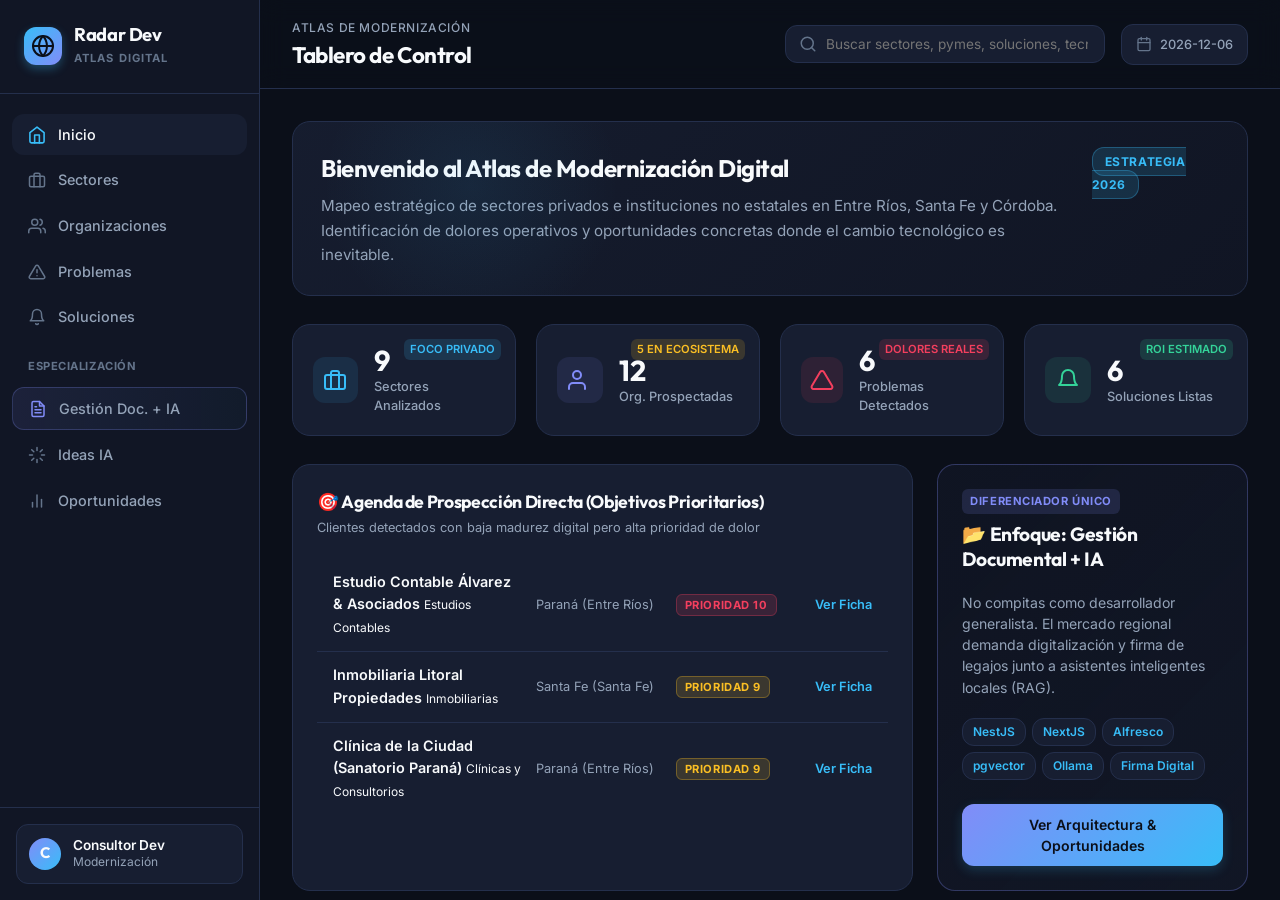
==== index.html @ 0b01a892 "fix/archivos" ====
<!DOCTYPE html>
<html lang="es">
<head>
    <meta charset="UTF-8">
    <meta name="viewport" content="width=device-width, initial-scale=1.0">
    <title>Atlas de Modernización Digital — Radar Dev</title>
    <!-- Google Fonts -->
    <link rel="preconnect" href="https://fonts.googleapis.com">
    <link rel="preconnect" href="https://fonts.gstatic.com" crossorigin>
    <link href="https://fonts.googleapis.com/css2?family=Inter:wght@300;400;500;600;700&family=Outfit:wght@400;500;600;700;800&display=swap" rel="stylesheet">
    <link rel="stylesheet" href="styles.css">
</head>
<body class="dark-theme">
    
    <!-- App Container -->
    <div class="app-container">
        
        <!-- Sidebar Navigation -->
        <aside class="sidebar" id="sidebar">
            <div class="sidebar-brand">
                <div class="brand-icon">
                    <svg width="24" height="24" viewBox="0 0 24 24" fill="none" stroke="currentColor" stroke-width="2" stroke-linecap="round" stroke-linejoin="round"><path d="M12 22c5.523 0 10-4.477 10-10S17.523 2 12 2 2 6.477 2 12s4.477 10 10 10z"/><path d="M12 2a15.3 15.3 0 0 1 4 10 15.3 15.3 0 0 1-4 10 15.3 15.3 0 0 1-4-10 15.3 15.3 0 0 1 4-10z"/><path d="M2 12h20"/></svg>
                </div>
                <div class="brand-text">
                    <h1>Radar Dev</h1>
                    <span>ATLAS DIGITAL</span>
                </div>
            </div>
            
            <nav class="sidebar-nav">
                <a href="#inicio" class="nav-item active" data-tab="inicio">
                    <svg width="18" height="18" viewBox="0 0 24 24" fill="none" stroke="currentColor" stroke-width="2" stroke-linecap="round" stroke-linejoin="round"><path d="M3 9l9-7 9 7v11a2 2 0 0 1-2 2H5a2 2 0 0 1-2-2z"/><polyline points="9 22 9 12 15 12 15 22"/></svg>
                    <span>Inicio</span>
                </a>
                <a href="#sectores" class="nav-item" data-tab="sectores">
                    <svg width="18" height="18" viewBox="0 0 24 24" fill="none" stroke="currentColor" stroke-width="2" stroke-linecap="round" stroke-linejoin="round"><rect x="2" y="7" width="20" height="14" rx="2" ry="2"/><path d="M16 21V5a2 2 0 0 0-2-2h-4a2 2 0 0 0-2 2v16"/></svg>
                    <span>Sectores</span>
                </a>
                <a href="#organizaciones" class="nav-item" data-tab="organizaciones">
                    <svg width="18" height="18" viewBox="0 0 24 24" fill="none" stroke="currentColor" stroke-width="2" stroke-linecap="round" stroke-linejoin="round"><path d="M17 21v-2a4 4 0 0 0-4-4H5a4 4 0 0 0-4 4v2"/><circle cx="9" cy="7" r="4"/><path d="M23 21v-2a4 4 0 0 0-3-3.87"/><path d="M16 3.13a4 4 0 0 1 0 7.75"/></svg>
                    <span>Organizaciones</span>
                </a>
                <a href="#problemas" class="nav-item" data-tab="problemas">
                    <svg width="18" height="18" viewBox="0 0 24 24" fill="none" stroke="currentColor" stroke-width="2" stroke-linecap="round" stroke-linejoin="round"><path d="M10.29 3.86L1.82 18a2 2 0 0 0 1.71 3h16.94a2 2 0 0 0 1.71-3L13.71 3.86a2 2 0 0 0-3.42 0z"/><line x1="12" y1="9" x2="12" y2="13"/><line x1="12" y1="17" x2="12.01" y2="17"/></svg>
                    <span>Problemas</span>
                </a>
                <a href="#soluciones" class="nav-item" data-tab="soluciones">
                    <svg width="18" height="18" viewBox="0 0 24 24" fill="none" stroke="currentColor" stroke-width="2" stroke-linecap="round" stroke-linejoin="round"><path d="M18 8A6 6 0 0 0 6 8c0 7-3 9-3 9h18s-3-2-3-9"/><path d="M13.73 21a2 2 0 0 1-3.46 0"/></svg>
                    <span>Soluciones</span>
                </a>
                
                <div class="nav-divider">Especialización</div>
                
                <a href="#gestion-documental" class="nav-item specialty" data-tab="gestion-documental">
                    <svg width="18" height="18" viewBox="0 0 24 24" fill="none" stroke="currentColor" stroke-width="2" stroke-linecap="round" stroke-linejoin="round"><path d="M14 2H6a2 2 0 0 0-2 2v16a2 2 0 0 0 2 2h12a2 2 0 0 0 2-2V8z"/><polyline points="14 2 14 8 20 8"/><line x1="16" y1="13" x2="8" y2="13"/><line x1="16" y1="17" x2="8" y2="17"/><polyline points="10 9 9 9 8 9"/></svg>
                    <span>Gestión Doc. + IA</span>
                </a>
                
                <a href="#ia" class="nav-item" data-tab="ia">
                    <svg width="18" height="18" viewBox="0 0 24 24" fill="none" stroke="currentColor" stroke-width="2" stroke-linecap="round" stroke-linejoin="round"><path d="M12 2v4M12 18v4M4.93 4.93l2.83 2.83M16.24 16.24l2.83 2.83M2 12h4M18 12h4M4.93 19.07l2.83-2.83M16.24 7.76l2.83-2.83"/></svg>
                    <span>Ideas IA</span>
                </a>
                <a href="#oportunidades" class="nav-item" data-tab="oportunidades">
                    <svg width="18" height="18" viewBox="0 0 24 24" fill="none" stroke="currentColor" stroke-width="2" stroke-linecap="round" stroke-linejoin="round"><line x1="18" y1="20" x2="18" y2="10"/><line x1="12" y1="20" x2="12" y2="4"/><line x1="6" y1="20" x2="6" y2="14"/></svg>
                    <span>Oportunidades</span>
                </a>
            </nav>
            
            <div class="sidebar-footer">
                <div class="consultant-badge">
                    <div class="avatar">C</div>
                    <div class="details">
                        <p class="name">Consultor Dev</p>
                        <p class="role">Modernización</p>
                    </div>
                </div>
            </div>
        </aside>
        
        <!-- Toggle button for mobile -->
        <button class="mobile-nav-toggle" id="mobileNavToggle" aria-label="Toggle Navigation">
            <svg width="24" height="24" viewBox="0 0 24 24" fill="none" stroke="currentColor" stroke-width="2" stroke-linecap="round" stroke-linejoin="round"><line x1="3" y1="12" x2="21" y2="12"/><line x1="3" y1="6" x2="21" y2="6"/><line x1="3" y1="18" x2="21" y2="18"/></svg>
        </button>
        
        <!-- Main Content Area -->
        <div class="main-panel">
            
            <!-- Global Header -->
            <header class="main-header">
                <div class="header-title">
                    <span class="breadcrumb" id="breadcrumb">Atlas de Modernización</span>
                    <h2 id="current-view-title">Tablero de Control</h2>
                </div>
                
                <div class="header-actions">
                    <!-- Search Bar -->
                    <div class="search-bar">
                        <svg width="18" height="18" viewBox="0 0 24 24" fill="none" stroke="currentColor" stroke-width="2" stroke-linecap="round" stroke-linejoin="round" class="search-icon"><circle cx="11" cy="11" r="8"/><line x1="21" y1="21" x2="16.65" y2="16.65"/></svg>
                        <input type="text" id="globalSearch" placeholder="Buscar sectores, pymes, soluciones, tecnologías...">
                        <button class="clear-search" id="clearSearchBtn" aria-label="Limpiar búsqueda">&times;</button>
                    </div>
                    
                    <!-- Date Badge -->
                    <div class="date-badge">
                        <svg width="16" height="16" viewBox="0 0 24 24" fill="none" stroke="currentColor" stroke-width="2" stroke-linecap="round" stroke-linejoin="round"><rect x="3" y="4" width="18" height="18" rx="2" ry="2"/><line x1="16" y1="2" x2="16" y2="6"/><line x1="8" y1="2" x2="8" y2="6"/><line x1="3" y1="10" x2="21" y2="10"/></svg>
                        <span id="currentDate">2026-06-29</span>
                    </div>
                </div>
            </header>
            
            <!-- View Containers -->
            <main class="content-body">
                
                <!-- 1. VIEW: INICIO (Dashboard Summary) -->
                <section id="view-inicio" class="dashboard-view active">
                    <div class="welcome-banner">
                        <div class="welcome-text">
                            <h3>Bienvenido al Atlas de Modernización Digital</h3>
                            <p>Mapeo estratégico de sectores privados e instituciones no estatales en Entre Ríos, Santa Fe y Córdoba. Identificación de dolores operativos y oportunidades concretas donde el cambio tecnológico es inevitable.</p>
                        </div>
                        <div class="welcome-badge">
                            <span class="badge-status-glow">ESTRATEGIA 2026</span>
                        </div>
                    </div>
                    
                    <!-- KPI Cards Grid -->
                    <div class="kpi-grid">
                        <div class="kpi-card" data-target-tab="sectores">
                            <div class="kpi-icon icon-sectores">
                                <svg width="24" height="24" viewBox="0 0 24 24" fill="none" stroke="currentColor" stroke-width="2" stroke-linecap="round" stroke-linejoin="round"><rect x="2" y="7" width="20" height="14" rx="2" ry="2"/><path d="M16 21V5a2 2 0 0 0-2-2h-4a2 2 0 0 0-2 2v16"/></svg>
                            </div>
                            <div class="kpi-details">
                                <span class="kpi-value" id="kpi-sectores">0</span>
                                <span class="kpi-label">Sectores Analizados</span>
                            </div>
                            <div class="kpi-trend positive">Foco Privado</div>
                        </div>
                        
                        <div class="kpi-card" data-target-tab="organizaciones">
                            <div class="kpi-icon icon-orgs">
                                <svg width="24" height="24" viewBox="0 0 24 24" fill="none" stroke="currentColor" stroke-width="2" stroke-linecap="round" stroke-linejoin="round"><path d="M17 21v-2a4 4 0 0 0-4-4H5a4 4 0 0 0-4 4v2"/><circle cx="9" cy="7" r="4"/></svg>
                            </div>
                            <div class="kpi-details">
                                <span class="kpi-value" id="kpi-organizaciones">0</span>
                                <span class="kpi-label">Org. Prospectadas</span>
                            </div>
                            <div class="kpi-trend warning" id="kpi-fabricas-badge">0 Ecosistema</div>
                        </div>
                        
                        <div class="kpi-card" data-target-tab="problemas">
                            <div class="kpi-icon icon-problemas">
                                <svg width="24" height="24" viewBox="0 0 24 24" fill="none" stroke="currentColor" stroke-width="2" stroke-linecap="round" stroke-linejoin="round"><path d="M10.29 3.86L1.82 18a2 2 0 0 0 1.71 3h16.94a2 2 0 0 0 1.71-3L13.71 3.86a2 2 0 0 0-3.42 0z"/></svg>
                            </div>
                            <div class="kpi-details">
                                <span class="kpi-value" id="kpi-problemas">0</span>
                                <span class="kpi-label">Problemas Detectados</span>
                            </div>
                            <div class="kpi-trend danger">Dolores Reales</div>
                        </div>
                        
                        <div class="kpi-card" data-target-tab="soluciones">
                            <div class="kpi-icon icon-soluciones">
                                <svg width="24" height="24" viewBox="0 0 24 24" fill="none" stroke="currentColor" stroke-width="2" stroke-linecap="round" stroke-linejoin="round"><path d="M18 8A6 6 0 0 0 6 8c0 7-3 9-3 9h18s-3-2-3-9"/></svg>
                            </div>
                            <div class="kpi-details">
                                <span class="kpi-value" id="kpi-soluciones">0</span>
                                <span class="kpi-label">Soluciones Listas</span>
                            </div>
                            <div class="kpi-trend info">ROI Estimado</div>
                        </div>
                    </div>
                    
                    <!-- Middle Dashboard Section -->
                    <div class="dashboard-grid">
                        <!-- Agenda de Contacto Directo -->
                        <div class="dashboard-panel-card">
                            <div class="panel-card-header">
                                <h4>🎯 Agenda de Prospección Directa (Objetivos Prioritarios)</h4>
                                <span class="panel-subtitle">Clientes detectados con baja madurez digital pero alta prioridad de dolor</span>
                            </div>
                            <div class="panel-card-body" id="prospectos-prioritarios-list">
                                <!-- Dynamic List -->
                            </div>
                        </div>
                        
                        <!-- Especialización IA Promoted -->
                        <div class="dashboard-panel-card specialty-promo">
                            <div class="panel-card-header">
                                <span class="promo-tag">DIFERENCIADOR ÚNICO</span>
                                <h4>📂 Enfoque: Gestión Documental + IA</h4>
                            </div>
                            <div class="panel-card-body">
                                <p>No compitas como desarrollador generalista. El mercado regional demanda digitalización y firma de legajos junto a asistentes inteligentes locales (RAG).</p>
                                <div class="tech-stack-pills">
                                    <span>NestJS</span>
                                    <span>NextJS</span>
                                    <span>Alfresco</span>
                                    <span>pgvector</span>
                                    <span>Ollama</span>
                                    <span>Firma Digital</span>
                                </div>
                                <a href="#gestion-documental" class="btn btn-primary btn-block text-center">Ver Arquitectura & Oportunidades</a>
                            </div>
                        </div>
                    </div>
                </section>
                
                <!-- 2. VIEW: SECTORES -->
                <section id="view-sectores" class="dashboard-view">
                    <div class="view-intro">
                        <p>Los sectores prioritarios donde la falta de digitalización genera dolores insostenibles y donde el retorno de inversión es inmediato.</p>
                    </div>
                    <div class="grid-layout" id="sectores-grid">
                        <!-- Dynamic content -->
                    </div>
                </section>
                
                <!-- 3. VIEW: ORGANIZACIONES (Directory) -->
                <section id="view-organizaciones" class="dashboard-view">
                    <div class="filter-header">
                        <div class="filter-group">
                            <label>Filtrar por Sector:</label>
                            <div class="filter-pills" id="sector-filter-pills">
                                <button class="filter-pill active" data-sector="todos">Todos</button>
                                <!-- Dynamic pills -->
                            </div>
                        </div>
                        
                        <div class="filter-group">
                            <label>Filtrar por Provincia:</label>
                            <div class="filter-pills" id="provincia-filter-pills">
                                <button class="filter-pill active" data-provincia="todas">Todas</button>
                                <button class="filter-pill" data-provincia="Entre Ríos">Entre Ríos</button>
                                <button class="filter-pill" data-provincia="Santa Fe">Santa Fe</button>
                                <button class="filter-pill" data-provincia="Córdoba">Córdoba</button>
                            </div>
                        </div>
                    </div>
                    
                    <div class="directory-grid" id="organizaciones-grid">
                        <!-- Dynamic cards -->
                    </div>
                </section>
                
                <!-- 4. VIEW: PROBLEMAS -->
                <section id="view-problemas" class="dashboard-view">
                    <div class="view-intro">
                        <p>Catálogo de cuellos de botella operativos detectados con frecuencia en empresas locales.</p>
                    </div>
                    <div class="grid-layout" id="problemas-grid">
                        <!-- Dynamic content -->
                    </div>
                </section>
                
                <!-- 5. VIEW: SOLUCIONES -->
                <section id="view-soluciones" class="dashboard-view">
                    <div class="view-intro">
                        <p>Arquitecturas y propuestas de modernización de procesos orientadas a reducir la fricción operativa.</p>
                    </div>
                    <div class="grid-layout" id="soluciones-grid">
                        <!-- Dynamic content -->
                    </div>
                </section>
                
                <!-- 6. VIEW: GESTIÓN DOCUMENTAL + IA (Special View) -->
                <section id="view-gestion-documental" class="dashboard-view">
                    <div class="special-hero">
                        <div class="special-badge">CATEGORÍA EXCLUSIVA</div>
                        <h3>Modernización Documental con Inteligencia Artificial</h3>
                        <p>Fusión del backend corporativo con inteligencia artificial local e infraestructura de firmas autorizadas. Solución de alta gama diseñada para instituciones académicas, cooperativas, clínicas y estudios jurídicos.</p>
                    </div>
                    
                    <div class="special-layout-grid">
                        <!-- Architecture flow schematic -->
                        <div class="architecture-card">
                            <h4>🛠️ Arquitectura Tecnológica Sugerida</h4>
                            <div class="architecture-flow">
                                <div class="flow-step">
                                    <div class="step-num">1</div>
                                    <div class="step-details">
                                        <h5>Presentación (Next.js)</h5>
                                        <p>Interfaz web reactiva y fluida, optimizada para carga móvil y carga de archivos PDF.</p>
                                    </div>
                                </div>
                                <div class="flow-step">
                                    <div class="step-num">2</div>
                                    <div class="step-details">
                                        <h5>API Gateway (NestJS)</h5>
                                        <p>Orquestación segura, validación de firmas digitales y control de accesos.</p>
                                    </div>
                                </div>
                                <div class="flow-step">
                                    <div class="step-num">3</div>
                                    <div class="step-details">
                                        <h5>Gestor Documental (Alfresco / OpenKM)</h5>
                                        <p>Repositorio centralizado con estándares corporativos y control de versiones.</p>
                                    </div>
                                </div>
                                <div class="flow-step">
                                    <div class="step-num">4</div>
                                    <div class="step-details">
                                        <h5>Buscador Semántico & IA (pgvector + Ollama)</h5>
                                        <p>Indexador de embeddings de PDFs en base de datos vectorial para consultas contextuales con LLMs locales sin fugar información confidencial.</p>
                                    </div>
                                </div>
                            </div>
                        </div>
                        
                        <!-- Value proposal info -->
                        <div class="proposal-card">
                            <h4>💡 Ventajas Competitivas para el Consultor</h4>
                            <ul class="proposal-benefits">
                                <li>
                                    <strong>Consultor, no Programador:</strong> Se plantea el proyecto como un servicio de modernización administrativa, no como simple "desarrollo de código".
                                </li>
                                <li>
                                    <strong>Seguridad de Datos Locales:</strong> Con Ollama y pgvector en servidores de la empresa/institución, se garantiza confidencialidad total (sin enviar datos médicos o contables a APIs extranjeras).
                                </li>
                                <li>
                                    <strong>Validez Legal Integrada:</strong> La incorporación de Firma Digital de acuerdo a la Ley Nacional 25.506 previene el fraude y formaliza actas de manera inequívoca.
                                </li>
                                <li>
                                    <strong>Modernización Inevitable:</strong> Reemplaza el papeleo y las búsquedas manuales de hasta 2 horas en legajos físicos por una respuesta en 3 segundos en un chat de IA.
                                </li>
                            </ul>
                            
                            <div class="prospects-special-mapping">
                                <h5>🎯 Organizaciones con Necesidad Inmediata:</h5>
                                <div id="special-prospects-list" class="mini-orgs-list">
                                    <!-- Dynamic list of targeted clinics, educational centers, or law offices -->
                                </div>
                            </div>
                        </div>
                    </div>
                </section>
                
                <!-- 7. VIEW: IA IDEAS -->
                <section id="view-ia" class="dashboard-view">
                    <div class="view-intro">
                        <p>Ideas de productos y microservicios basados en automatización e Inteligencia Artificial para prospectar en la región.</p>
                    </div>
                    <div class="grid-layout" id="ideas-grid">
                        <!-- Dynamic content -->
                    </div>
                </section>
                
                <!-- 8. VIEW: OPORTUNIDADES MATRIX -->
                <section id="view-oportunidades" class="dashboard-view">
                    <div class="view-intro">
                        <p>Matriz de decisión comercial. Permite priorizar qué soluciones proponer primero basándose en el retorno de inversión (ROI) estimado y la complejidad técnica.</p>
                    </div>
                    
                    <div class="opportunities-table-container">
                        <table class="opportunities-table">
                            <thead>
                                <tr>
                                    <th>Solución</th>
                                    <th>Sectores Destino</th>
                                    <th>ROI Estimado</th>
                                    <th>Complejidad</th>
                                    <th>Viabilidad Comercial</th>
                                    <th>Acción Comercial</th>
                                </tr>
                            </thead>
                            <tbody id="oportunidades-table-body">
                                <!-- Dynamic content -->
                            </tbody>
                        </table>
                    </div>
                </section>
                
            </main>
            
            <!-- Global Footer -->
            <footer class="main-footer">
                <p>&copy; <span id="footer-year">2026</span> Radar Dev — Atlas de Modernización Digital. Hecho para consultoría estratégica y desarrollo regional.</p>
                <div class="footer-tag">Sector Privado + Instituciones no Estatales</div>
            </footer>
        </div>
        
    </div>
    
    <!-- Detail Modal -->
    <div class="modal-overlay" id="detailModal">
        <div class="modal-content">
            <button class="modal-close" id="modalCloseBtn" aria-label="Cerrar modal">&times;</button>
            <div id="modalDetailsBody">
                <!-- Dynamic details content -->
            </div>
        </div>
    </div>

    <!-- App Logic -->
    <script src="app.js"></script>
</body>
</html>
---- styles.css ----
/* ==========================================================================
   ATLAS DE MODERNIZACIÓN DIGITAL — SISTEMA DE DISEÑO CSS
   ========================================================================== */

/* 1. Variables de Diseño & Temas (Cyber-Dark Theme) */
:root {
    --bg-main: #0b0f19;
    --bg-sidebar: #111625;
    --surface: #171e31;
    --surface-hover: #1e263f;
    --border-color: #242f4c;
    --border-glow: rgba(56, 189, 248, 0.2);
    
    /* Textos */
    --text-primary: #f8fafc;
    --text-secondary: #94a3b8;
    --text-muted: #64748b;
    
    /* Colores Acento */
    --accent-blue: #38bdf8;
    --accent-blue-rgb: 56, 189, 248;
    --accent-indigo: #818cf8;
    --accent-indigo-rgb: 129, 140, 248;
    --accent-rose: #f43f5e;
    --accent-rose-rgb: 244, 63, 94;
    --accent-amber: #fbbf24;
    --accent-amber-rgb: 251, 191, 36;
    --accent-emerald: #34d399;
    --accent-emerald-rgb: 52, 211, 153;
    
    /* Fuentes */
    --font-heading: 'Outfit', sans-serif;
    --font-body: 'Inter', sans-serif;
    
    /* Bordes & Sombras */
    --radius-sm: 6px;
    --radius-md: 12px;
    --radius-lg: 18px;
    --shadow-sm: 0 2px 4px rgba(0,0,0,0.1);
    --shadow-md: 0 4px 12px rgba(0,0,0,0.25);
    --shadow-glow: 0 8px 30px rgba(56, 189, 248, 0.08);
    --transition-fast: 0.15s ease;
    --transition-normal: 0.3s cubic-bezier(0.4, 0, 0.2, 1);
}

/* 2. Reseteo y Estilos Generales */
* {
    margin: 0;
    padding: 0;
    box-sizing: border-box;
}

body {
    background-color: var(--bg-main);
    color: var(--text-primary);
    font-family: var(--font-body);
    font-size: 0.95rem;
    line-height: 1.5;
    overflow-x: hidden;
}

h1, h2, h3, h4, h5, h6 {
    font-family: var(--font-heading);
    font-weight: 600;
    color: var(--text-primary);
    letter-spacing: -0.02em;
}

a {
    color: var(--accent-blue);
    text-decoration: none;
    transition: var(--transition-fast);
}

a:hover {
    color: var(--accent-indigo);
}

button, input {
    font-family: inherit;
    font-size: inherit;
}

/* Scrollbar Personalizado */
::-webkit-scrollbar {
    width: 8px;
    height: 8px;
}

::-webkit-scrollbar-track {
    background: var(--bg-main);
}

::-webkit-scrollbar-thumb {
    background: var(--border-color);
    border-radius: var(--radius-sm);
}

::-webkit-scrollbar-thumb:hover {
    background: var(--text-muted);
}

/* 3. Estructura de Diseño Principal */
.app-container {
    display: grid;
    grid-template-columns: 260px 1fr;
    min-height: 100vh;
}

/* Sidebar Navigation */
.sidebar {
    background-color: var(--bg-sidebar);
    border-right: 1px solid var(--border-color);
    display: flex;
    flex-direction: column;
    height: 100vh;
    position: sticky;
    top: 0;
    z-index: 100;
    transition: var(--transition-normal);
}

.sidebar-brand {
    padding: 24px;
    display: flex;
    align-items: center;
    gap: 12px;
    border-bottom: 1px solid var(--border-color);
}

.brand-icon {
    background: linear-gradient(135deg, var(--accent-blue), var(--accent-indigo));
    color: var(--bg-main);
    width: 38px;
    height: 38px;
    border-radius: var(--radius-md);
    display: flex;
    align-items: center;
    justify-content: center;
    box-shadow: 0 4px 10px rgba(56, 189, 248, 0.3);
}

.brand-text h1 {
    font-size: 1.15rem;
    font-weight: 700;
    line-height: 1.2;
}

.brand-text span {
    font-size: 0.7rem;
    letter-spacing: 0.1em;
    color: var(--text-muted);
    font-weight: 700;
}

.sidebar-nav {
    padding: 20px 12px;
    display: flex;
    flex-direction: column;
    gap: 4px;
    flex-grow: 1;
    overflow-y: auto;
}

.nav-item {
    display: flex;
    align-items: center;
    gap: 12px;
    padding: 10px 16px;
    color: var(--text-secondary);
    border-radius: var(--radius-md);
    font-weight: 500;
    font-size: 0.9rem;
    cursor: pointer;
}

.nav-item svg {
    color: var(--text-muted);
    transition: var(--transition-fast);
}

.nav-item:hover, .nav-item.active {
    background-color: var(--surface);
    color: var(--text-primary);
}

.nav-item:hover svg, .nav-item.active svg {
    color: var(--accent-blue);
    transform: scale(1.05);
}

.nav-item.specialty {
    background: linear-gradient(90deg, rgba(129, 140, 248, 0.1) 0%, rgba(56, 189, 248, 0.03) 100%);
    border: 1px solid rgba(129, 140, 248, 0.25);
}

.nav-item.specialty:hover, .nav-item.specialty.active {
    background: linear-gradient(90deg, rgba(129, 140, 248, 0.18) 0%, rgba(56, 189, 248, 0.08) 100%);
    border-color: var(--accent-indigo);
}

.nav-item.specialty svg {
    color: var(--accent-indigo);
}

.nav-divider {
    font-size: 0.7rem;
    text-transform: uppercase;
    letter-spacing: 0.05em;
    color: var(--text-muted);
    font-weight: 700;
    padding: 16px 16px 8px 16px;
}

.sidebar-footer {
    padding: 16px;
    border-top: 1px solid var(--border-color);
}

.consultant-badge {
    background-color: var(--surface);
    border: 1px solid var(--border-color);
    padding: 12px;
    border-radius: var(--radius-md);
    display: flex;
    align-items: center;
    gap: 12px;
}

.consultant-badge .avatar {
    width: 32px;
    height: 32px;
    background: linear-gradient(135deg, var(--accent-indigo), var(--accent-blue));
    color: var(--text-primary);
    font-family: var(--font-heading);
    font-weight: 700;
    display: flex;
    align-items: center;
    justify-content: center;
    border-radius: 50%;
}

.consultant-badge .details .name {
    font-size: 0.85rem;
    font-weight: 600;
    line-height: 1.2;
}

.consultant-badge .details .role {
    font-size: 0.75rem;
    color: var(--text-secondary);
}

/* 4. Panel Principal e Interfaz Principal */
.main-panel {
    display: flex;
    flex-direction: column;
    height: 100vh;
    overflow-y: auto;
}

.main-header {
    background-color: rgba(11, 15, 25, 0.8);
    backdrop-filter: blur(12px);
    border-bottom: 1px solid var(--border-color);
    padding: 16px 32px;
    display: flex;
    align-items: center;
    justify-content: space-between;
    position: sticky;
    top: 0;
    z-index: 90;
    gap: 20px;
}

.header-title .breadcrumb {
    font-size: 0.75rem;
    text-transform: uppercase;
    letter-spacing: 0.05em;
    color: var(--text-secondary);
    font-weight: 500;
}

.header-title h2 {
    font-size: 1.4rem;
    font-weight: 700;
}

.header-actions {
    display: flex;
    align-items: center;
    gap: 16px;
}

/* Buscador Global */
.search-bar {
    position: relative;
    width: 320px;
}

.search-bar input {
    width: 100%;
    background-color: var(--surface);
    border: 1px solid var(--border-color);
    color: var(--text-primary);
    padding: 10px 16px 10px 40px;
    border-radius: var(--radius-md);
    font-size: 0.85rem;
    outline: none;
    transition: var(--transition-fast);
}

.search-bar input:focus {
    border-color: var(--accent-blue);
    box-shadow: 0 0 10px rgba(56, 189, 248, 0.15);
    background-color: var(--bg-sidebar);
}

.search-icon {
    position: absolute;
    left: 14px;
    top: 50%;
    transform: translateY(-50%);
    color: var(--text-muted);
    pointer-events: none;
}

.clear-search {
    position: absolute;
    right: 12px;
    top: 50%;
    transform: translateY(-50%);
    background: none;
    border: none;
    color: var(--text-muted);
    font-size: 1.25rem;
    cursor: pointer;
    display: none;
    outline: none;
}

.clear-search:hover {
    color: var(--text-primary);
}

.date-badge {
    background-color: var(--surface);
    border: 1px solid var(--border-color);
    padding: 10px 14px;
    border-radius: var(--radius-md);
    display: flex;
    align-items: center;
    gap: 8px;
    font-size: 0.8rem;
    font-weight: 500;
    color: var(--text-secondary);
}

.date-badge svg {
    color: var(--text-muted);
}

/* Cuerpo de Contenido */
.content-body {
    padding: 32px;
    flex-grow: 1;
}

/* Vistas Interactivas */
.dashboard-view {
    display: none;
    animation: fadeInUp 0.4s ease forwards;
}

.dashboard-view.active {
    display: block;
}

@keyframes fadeInUp {
    from {
        opacity: 0;
        transform: translateY(12px);
    }
    to {
        opacity: 1;
        transform: translateY(0);
    }
}

/* Introducción de Vista */
.view-intro {
    font-size: 1.05rem;
    color: var(--text-secondary);
    margin-bottom: 24px;
    max-width: 800px;
}

/* Banner de Bienvenida */
.welcome-banner {
    background: linear-gradient(135deg, rgba(23, 30, 49, 0.9) 0%, rgba(17, 22, 37, 0.9) 100%);
    border: 1px solid var(--border-color);
    padding: 28px;
    border-radius: var(--radius-lg);
    display: flex;
    justify-content: space-between;
    align-items: flex-start;
    gap: 24px;
    margin-bottom: 28px;
    position: relative;
    overflow: hidden;
}

.welcome-banner::before {
    content: '';
    position: absolute;
    top: -50%;
    right: -10%,;
    width: 300px;
    height: 300px;
    background: radial-gradient(circle, rgba(56, 189, 248, 0.08) 0%, transparent 70%);
    pointer-events: none;
}

.welcome-text h3 {
    font-size: 1.5rem;
    font-weight: 700;
    margin-bottom: 8px;
}

.welcome-text p {
    color: var(--text-secondary);
    max-width: 850px;
    font-size: 0.95rem;
    line-height: 1.6;
}

/* KPIs de Inicio */
.kpi-grid {
    display: grid;
    grid-template-columns: repeat(4, 1fr);
    gap: 20px;
    margin-bottom: 28px;
}

.kpi-card {
    background-color: var(--surface);
    border: 1px solid var(--border-color);
    border-radius: var(--radius-lg);
    padding: 20px;
    display: flex;
    align-items: center;
    gap: 16px;
    position: relative;
    cursor: pointer;
    transition: var(--transition-normal);
}

.kpi-card:hover {
    transform: translateY(-4px);
    border-color: var(--accent-blue);
    box-shadow: var(--shadow-glow);
}

.kpi-icon {
    width: 46px;
    height: 46px;
    border-radius: var(--radius-md);
    display: flex;
    align-items: center;
    justify-content: center;
}

.icon-sectores { background: rgba(56, 189, 248, 0.1); color: var(--accent-blue); }
.icon-orgs { background: rgba(129, 140, 248, 0.1); color: var(--accent-indigo); }
.icon-problemas { background: rgba(244, 63, 94, 0.1); color: var(--accent-rose); }
.icon-soluciones { background: rgba(52, 211, 153, 0.1); color: var(--accent-emerald); }

.kpi-details {
    display: flex;
    flex-direction: column;
    flex-grow: 1;
}

.kpi-value {
    font-family: var(--font-heading);
    font-size: 1.8rem;
    font-weight: 700;
    line-height: 1.1;
}

.kpi-label {
    font-size: 0.8rem;
    color: var(--text-secondary);
    font-weight: 500;
}

.kpi-trend {
    position: absolute;
    top: 14px;
    right: 14px;
    font-size: 0.7rem;
    font-weight: 600;
    padding: 2px 6px;
    border-radius: var(--radius-sm);
    text-transform: uppercase;
}

.kpi-trend.positive { background-color: rgba(56, 189, 248, 0.15); color: var(--accent-blue); }
.kpi-trend.warning { background-color: rgba(251, 191, 36, 0.15); color: var(--accent-amber); }
.kpi-trend.danger { background-color: rgba(244, 63, 94, 0.15); color: var(--accent-rose); }
.kpi-trend.info { background-color: rgba(52, 211, 153, 0.15); color: var(--accent-emerald); }

/* Paneles del Dashboard */
.dashboard-grid {
    display: grid;
    grid-template-columns: 2fr 1fr;
    gap: 24px;
}

.dashboard-panel-card {
    background-color: var(--surface);
    border: 1px solid var(--border-color);
    border-radius: var(--radius-lg);
    padding: 24px;
}

.panel-card-header {
    margin-bottom: 20px;
}

.panel-card-header h4 {
    font-size: 1.1rem;
    font-weight: 700;
    color: var(--text-primary);
}

.panel-subtitle {
    font-size: 0.8rem;
    color: var(--text-secondary);
}

/* Tarjeta especial Promoción */
.specialty-promo {
    background: linear-gradient(135deg, rgba(17, 22, 37, 0.8) 0%, rgba(23, 30, 49, 0.5) 100%);
    border: 1px solid rgba(129, 140, 248, 0.3);
    display: flex;
    flex-direction: column;
    justify-content: space-between;
}

.specialty-promo h4 {
    margin-top: 8px;
    font-size: 1.2rem;
    line-height: 1.3;
}

.specialty-promo p {
    font-size: 0.88rem;
    color: var(--text-secondary);
    margin-bottom: 20px;
    line-height: 1.5;
}

.promo-tag {
    background-color: rgba(129, 140, 248, 0.15);
    color: var(--accent-indigo);
    font-size: 0.7rem;
    font-weight: 700;
    padding: 4px 8px;
    border-radius: var(--radius-sm);
    letter-spacing: 0.05em;
    display: inline-block;
}

.tech-stack-pills {
    display: flex;
    flex-wrap: wrap;
    gap: 6px;
    margin-bottom: 24px;
}

.tech-stack-pills span {
    background-color: var(--surface);
    border: 1px solid var(--border-color);
    color: var(--accent-blue);
    font-size: 0.75rem;
    font-weight: 600;
    padding: 4px 10px;
    border-radius: var(--radius-md);
}

/* Botones */
.btn {
    display: inline-block;
    padding: 10px 20px;
    font-weight: 600;
    font-size: 0.88rem;
    border-radius: var(--radius-md);
    border: none;
    cursor: pointer;
    transition: var(--transition-fast);
    outline: none;
}

.btn-primary {
    background: linear-gradient(135deg, var(--accent-indigo), var(--accent-blue));
    color: var(--bg-main);
    box-shadow: 0 4px 12px rgba(56, 189, 248, 0.2);
}

.btn-primary:hover {
    background: linear-gradient(135deg, var(--accent-blue), var(--accent-indigo));
    transform: translateY(-2px);
    box-shadow: 0 6px 16px rgba(56, 189, 248, 0.3);
    color: var(--text-primary);
}

.btn-block {
    display: block;
    width: 100%;
}

.text-center {
    text-align: center;
}

/* Lista de Prospectos Prioritarios */
.prospects-list-item {
    display: grid;
    grid-template-columns: 1.5fr 1fr 1fr auto;
    align-items: center;
    padding: 12px 16px;
    border-bottom: 1px solid var(--border-color);
    gap: 12px;
    transition: var(--transition-fast);
}

.prospects-list-item:last-child {
    border-bottom: none;
}

.prospects-list-item:hover {
    background-color: rgba(255, 255, 255, 0.02);
}

.prospects-list-item .org-name {
    font-weight: 600;
    font-size: 0.9rem;
    color: var(--text-primary);
    cursor: pointer;
}

.prospects-list-item .org-name:hover {
    color: var(--accent-blue);
}

.prospects-list-item .org-city {
    font-size: 0.8rem;
    color: var(--text-secondary);
}

.prospects-list-item .org-priority {
    font-size: 0.8rem;
}

.prospects-list-item .action-cell button {
    background: none;
    border: none;
    color: var(--accent-blue);
    cursor: pointer;
    font-size: 0.8rem;
    font-weight: 600;
}

.prospects-list-item .action-cell button:hover {
    text-decoration: underline;
    color: var(--accent-indigo);
}

/* 5. Vista de Sectores & Tarjetas Generales */
.grid-layout {
    display: grid;
    grid-template-columns: repeat(auto-fill, minmax(320px, 1fr));
    gap: 24px;
}

.card {
    background-color: var(--surface);
    border: 1px solid var(--border-color);
    border-radius: var(--radius-lg);
    padding: 24px;
    display: flex;
    flex-direction: column;
    justify-content: space-between;
    transition: var(--transition-normal);
    position: relative;
    overflow: hidden;
}

.card:hover {
    transform: translateY(-6px);
    border-color: var(--accent-blue);
    box-shadow: var(--shadow-glow);
}

.card-header {
    margin-bottom: 16px;
    display: flex;
    justify-content: space-between;
    align-items: flex-start;
    gap: 12px;
}

.card-title h4 {
    font-size: 1.15rem;
    font-weight: 700;
    margin-bottom: 6px;
}

.priority-badge {
    font-size: 0.7rem;
    font-weight: 700;
    padding: 3px 8px;
    border-radius: var(--radius-sm);
    text-transform: uppercase;
    letter-spacing: 0.05em;
    flex-shrink: 0;
}

.priority-10 { background-color: rgba(244, 63, 94, 0.15); color: var(--accent-rose); border: 1px solid rgba(244, 63, 94, 0.3); }
.priority-9 { background-color: rgba(251, 191, 36, 0.15); color: var(--accent-amber); border: 1px solid rgba(251, 191, 36, 0.3); }
.priority-8 { background-color: rgba(129, 140, 248, 0.15); color: var(--accent-indigo); border: 1px solid rgba(129, 140, 248, 0.3); }
.priority-7 { background-color: rgba(56, 189, 248, 0.15); color: var(--accent-blue); border: 1px solid rgba(56, 189, 248, 0.3); }

.card-body {
    flex-grow: 1;
    margin-bottom: 20px;
}

.card-description {
    color: var(--text-secondary);
    font-size: 0.88rem;
    margin-bottom: 16px;
    line-height: 1.5;
}

.bullet-section {
    margin-top: 14px;
}

.bullet-section-title {
    font-size: 0.75rem;
    text-transform: uppercase;
    font-weight: 700;
    color: var(--text-muted);
    letter-spacing: 0.05em;
    margin-bottom: 8px;
    display: block;
}

.bullet-list {
    list-style: none;
    display: flex;
    flex-direction: column;
    gap: 6px;
}

.bullet-list li {
    font-size: 0.85rem;
    color: var(--text-primary);
    display: flex;
    align-items: flex-start;
    gap: 8px;
}

.bullet-list li::before {
    content: "•";
    color: var(--accent-blue);
    font-weight: bold;
}

.bullet-list.solutions li::before {
    content: "✓";
    color: var(--accent-emerald);
}

.card-footer {
    display: flex;
    justify-content: space-between;
    align-items: center;
    border-top: 1px solid var(--border-color);
    padding-top: 14px;
    margin-top: auto;
}

.tag-list {
    display: flex;
    flex-wrap: wrap;
    gap: 6px;
}

.tag {
    font-size: 0.75rem;
    background-color: var(--bg-main);
    border: 1px solid var(--border-color);
    padding: 3px 8px;
    border-radius: var(--radius-sm);
    color: var(--text-secondary);
}

/* 6. Vista del Directorio de Organizaciones */
.filter-header {
    background-color: var(--surface);
    border: 1px solid var(--border-color);
    border-radius: var(--radius-lg);
    padding: 20px;
    margin-bottom: 24px;
    display: flex;
    flex-direction: column;
    gap: 16px;
}

.filter-group {
    display: flex;
    align-items: center;
    gap: 12px;
}

.filter-group label {
    font-size: 0.85rem;
    font-weight: 600;
    color: var(--text-secondary);
    width: 120px;
    flex-shrink: 0;
}

.filter-pills {
    display: flex;
    flex-wrap: wrap;
    gap: 8px;
}

.filter-pill {
    background-color: var(--bg-main);
    border: 1px solid var(--border-color);
    color: var(--text-secondary);
    padding: 6px 14px;
    border-radius: var(--radius-md);
    font-size: 0.8rem;
    font-weight: 500;
    cursor: pointer;
    transition: var(--transition-fast);
}

.filter-pill:hover {
    border-color: var(--accent-blue);
    color: var(--text-primary);
}

.filter-pill.active {
    background-color: var(--accent-blue);
    border-color: var(--accent-blue);
    color: var(--bg-main);
    font-weight: 600;
}

.directory-grid {
    display: grid;
    grid-template-columns: repeat(auto-fill, minmax(340px, 1fr));
    gap: 24px;
}

/* Tarjetas de Empresa / Directorio */
.org-card {
    background-color: var(--surface);
    border: 1px solid var(--border-color);
    border-radius: var(--radius-lg);
    padding: 24px;
    display: flex;
    flex-direction: column;
    justify-content: space-between;
    transition: var(--transition-normal);
}

.org-card:hover {
    transform: translateY(-5px);
    border-color: var(--accent-blue);
    box-shadow: var(--shadow-glow);
}

.org-meta {
    display: flex;
    justify-content: space-between;
    align-items: center;
    margin-bottom: 12px;
}

.org-city-badge {
    font-size: 0.75rem;
    color: var(--accent-blue);
    background-color: rgba(56, 189, 248, 0.1);
    padding: 3px 8px;
    border-radius: var(--radius-sm);
    font-weight: 600;
}

.org-maturity {
    display: flex;
    color: var(--accent-amber);
    gap: 2px;
}

.org-header-main h4 {
    font-size: 1.2rem;
    font-weight: 700;
    margin-bottom: 4px;
    color: var(--text-primary);
}

.org-sector-name {
    font-size: 0.8rem;
    color: var(--text-secondary);
    display: block;
    margin-bottom: 16px;
}

.contact-info-block {
    background-color: rgba(11, 15, 25, 0.4);
    border: 1px solid var(--border-color);
    border-radius: var(--radius-md);
    padding: 12px;
    margin-bottom: 16px;
    font-size: 0.82rem;
}

.contact-info-block p {
    margin-bottom: 6px;
    display: flex;
    align-items: center;
    gap: 8px;
}

.contact-info-block p:last-child {
    margin-bottom: 0;
}

.contact-info-block .label {
    color: var(--text-secondary);
    font-weight: 500;
}

.contact-info-block .value {
    color: var(--text-primary);
}

.contact-info-block a.value:hover {
    color: var(--accent-blue);
    text-decoration: underline;
}

.org-notes {
    font-size: 0.82rem;
    color: var(--text-secondary);
    line-height: 1.5;
    background-color: rgba(251, 191, 36, 0.03);
    border-left: 2px solid rgba(251, 191, 36, 0.4);
    padding: 8px 10px;
    border-radius: 0 var(--radius-sm) var(--radius-sm) 0;
    margin-bottom: 16px;
}

.org-actions {
    display: flex;
    gap: 8px;
    margin-top: auto;
}

.btn-secondary {
    background-color: var(--bg-main);
    border: 1px solid var(--border-color);
    color: var(--text-primary);
}

.btn-secondary:hover {
    border-color: var(--accent-blue);
    color: var(--accent-blue);
}

/* 7. Vista Especial de Gestión Documental + IA */
.special-hero {
    background: linear-gradient(135deg, rgba(129, 140, 248, 0.15) 0%, rgba(56, 189, 248, 0.05) 100%);
    border: 1px solid rgba(129, 140, 248, 0.3);
    padding: 32px;
    border-radius: var(--radius-lg);
    margin-bottom: 28px;
}

.special-hero h3 {
    font-size: 1.6rem;
    font-weight: 800;
    margin: 8px 0;
}

.special-hero p {
    color: var(--text-secondary);
    font-size: 1rem;
    line-height: 1.6;
    max-width: 900px;
}

.special-badge {
    background-color: var(--accent-indigo);
    color: var(--text-primary);
    font-size: 0.75rem;
    font-weight: 700;
    padding: 4px 10px;
    border-radius: var(--radius-sm);
    letter-spacing: 0.05em;
    display: inline-block;
}

.special-layout-grid {
    display: grid;
    grid-template-columns: 1fr 1fr;
    gap: 28px;
}

.architecture-card {
    background-color: var(--surface);
    border: 1px solid var(--border-color);
    border-radius: var(--radius-lg);
    padding: 24px;
}

.architecture-card h4, .proposal-card h4 {
    font-size: 1.15rem;
    font-weight: 700;
    margin-bottom: 20px;
    border-bottom: 1px solid var(--border-color);
    padding-bottom: 12px;
}

.architecture-flow {
    display: flex;
    flex-direction: column;
    gap: 16px;
    position: relative;
    padding-left: 20px;
}

.architecture-flow::before {
    content: '';
    position: absolute;
    left: 20px;
    top: 15px;
    bottom: 15px;
    width: 2px;
    background-color: var(--border-color);
}

.flow-step {
    display: flex;
    gap: 16px;
    position: relative;
    z-index: 1;
}

.step-num {
    width: 28px;
    height: 28px;
    border-radius: 50%;
    background-color: var(--bg-main);
    border: 2px solid var(--accent-blue);
    color: var(--accent-blue);
    font-weight: 700;
    font-size: 0.85rem;
    display: flex;
    align-items: center;
    justify-content: center;
    flex-shrink: 0;
    box-shadow: 0 0 10px rgba(56, 189, 248, 0.2);
}

.flow-step:nth-child(even) .step-num {
    border-color: var(--accent-indigo);
    color: var(--accent-indigo);
    box-shadow: 0 0 10px rgba(129, 140, 248, 0.2);
}

.step-details h5 {
    font-size: 0.95rem;
    font-weight: 600;
    margin-bottom: 4px;
}

.step-details p {
    font-size: 0.8rem;
    color: var(--text-secondary);
    line-height: 1.4;
}

.proposal-card {
    background-color: var(--surface);
    border: 1px solid var(--border-color);
    border-radius: var(--radius-lg);
    padding: 24px;
}

.proposal-benefits {
    list-style: none;
    display: flex;
    flex-direction: column;
    gap: 14px;
    margin-bottom: 24px;
}

.proposal-benefits li {
    font-size: 0.88rem;
    color: var(--text-secondary);
    line-height: 1.5;
    position: relative;
    padding-left: 24px;
}

.proposal-benefits li::before {
    content: "✓";
    position: absolute;
    left: 0;
    top: 2px;
    color: var(--accent-emerald);
    font-weight: 700;
}

.prospects-special-mapping h5 {
    font-size: 0.85rem;
    text-transform: uppercase;
    letter-spacing: 0.05em;
    color: var(--text-muted);
    font-weight: 700;
    margin-bottom: 12px;
}

.mini-orgs-list {
    display: flex;
    flex-direction: column;
    gap: 8px;
}

.mini-org-item {
    background-color: var(--bg-main);
    border: 1px solid var(--border-color);
    padding: 10px 14px;
    border-radius: var(--radius-md);
    display: flex;
    justify-content: space-between;
    align-items: center;
    cursor: pointer;
    transition: var(--transition-fast);
}

.mini-org-item:hover {
    border-color: var(--accent-indigo);
    background-color: rgba(129, 140, 248, 0.03);
}

.mini-org-item span.name {
    font-weight: 600;
    font-size: 0.85rem;
}

.mini-org-item span.city {
    font-size: 0.75rem;
    color: var(--text-secondary);
}

/* 8. Tabla de Oportunidades Matrix */
.opportunities-table-container {
    background-color: var(--surface);
    border: 1px solid var(--border-color);
    border-radius: var(--radius-lg);
    overflow: hidden;
    margin-top: 16px;
}

.opportunities-table {
    width: 100%;
    border-collapse: collapse;
    text-align: left;
}

.opportunities-table th {
    background-color: var(--bg-sidebar);
    color: var(--text-secondary);
    font-weight: 600;
    font-size: 0.8rem;
    text-transform: uppercase;
    letter-spacing: 0.05em;
    padding: 16px 24px;
    border-bottom: 1px solid var(--border-color);
}

.opportunities-table td {
    padding: 16px 24px;
    border-bottom: 1px solid var(--border-color);
    font-size: 0.88rem;
}

.opportunities-table tr:last-child td {
    border-bottom: none;
}

.opportunities-table tr:hover td {
    background-color: rgba(255, 255, 255, 0.01);
}

.opportunities-table td .sol-name {
    font-weight: 600;
    color: var(--text-primary);
}

.opportunities-table td .sect-tags {
    display: flex;
    flex-wrap: wrap;
    gap: 4px;
}

.roi-badge {
    display: inline-block;
    padding: 4px 8px;
    border-radius: var(--radius-sm);
    font-size: 0.75rem;
    font-weight: 700;
    text-transform: uppercase;
}

.roi-high { background-color: rgba(52, 211, 153, 0.15); color: var(--accent-emerald); }
.roi-medium { background-color: rgba(56, 189, 248, 0.15); color: var(--accent-blue); }

.complexity-badge {
    display: inline-block;
    padding: 4px 8px;
    border-radius: var(--radius-sm);
    font-size: 0.75rem;
    font-weight: 700;
}

.complexity-high { background-color: rgba(244, 63, 94, 0.15); color: var(--accent-rose); }
.complexity-medium { background-color: rgba(251, 191, 36, 0.15); color: var(--accent-amber); }
.complexity-low { background-color: rgba(52, 211, 153, 0.15); color: var(--accent-emerald); }

.viability-score {
    font-weight: 700;
    color: var(--accent-amber);
}

/* 9. Detalle Modal */
.modal-overlay {
    position: fixed;
    top: 0;
    left: 0;
    right: 0;
    bottom: 0;
    background-color: rgba(11, 15, 25, 0.85);
    backdrop-filter: blur(8px);
    display: flex;
    align-items: center;
    justify-content: center;
    z-index: 1000;
    opacity: 0;
    pointer-events: none;
    transition: opacity var(--transition-normal);
}

.modal-overlay.open {
    opacity: 1;
    pointer-events: auto;
}

.modal-content {
    background-color: var(--surface);
    border: 1px solid var(--border-color);
    border-radius: var(--radius-lg);
    width: 90%;
    max-width: 600px;
    padding: 32px;
    position: relative;
    transform: translateY(20px);
    transition: transform var(--transition-normal);
    box-shadow: 0 20px 50px rgba(0, 0, 0, 0.5), var(--shadow-glow);
}

.modal-overlay.open .modal-content {
    transform: translateY(0);
}

.modal-close {
    position: absolute;
    top: 20px;
    right: 20px;
    background: none;
    border: none;
    color: var(--text-secondary);
    font-size: 1.8rem;
    cursor: pointer;
    outline: none;
}

.modal-close:hover {
    color: var(--text-primary);
}

/* Contenido del Modal */
.modal-header-section {
    border-bottom: 1px solid var(--border-color);
    padding-bottom: 16px;
    margin-bottom: 20px;
}

.modal-header-section h3 {
    font-size: 1.4rem;
    font-weight: 700;
    margin-bottom: 4px;
}

.modal-header-section span.subtitle {
    font-size: 0.85rem;
    color: var(--text-secondary);
}

.modal-body-section {
    display: flex;
    flex-direction: column;
    gap: 16px;
}

.modal-body-section h5 {
    font-size: 0.8rem;
    text-transform: uppercase;
    letter-spacing: 0.05em;
    color: var(--text-muted);
    font-weight: 700;
    margin-bottom: 6px;
}

.modal-section-block {
    background-color: rgba(11, 15, 25, 0.4);
    border: 1px solid var(--border-color);
    border-radius: var(--radius-md);
    padding: 16px;
}

/* 10. Footer de la Aplicación */
.main-footer {
    border-top: 1px solid var(--border-color);
    padding: 24px 32px;
    display: flex;
    justify-content: space-between;
    align-items: center;
    color: var(--text-muted);
    font-size: 0.8rem;
    background-color: rgba(11, 15, 25, 0.4);
}

.footer-tag {
    background-color: var(--surface);
    border: 1px solid var(--border-color);
    padding: 4px 10px;
    border-radius: var(--radius-md);
    font-weight: 600;
    font-size: 0.75rem;
}

/* 11. Botón Hamburguesa e Interfaz Móvil */
.mobile-nav-toggle {
    display: none;
    position: fixed;
    bottom: 24px;
    right: 24px;
    width: 50px;
    height: 50px;
    background: linear-gradient(135deg, var(--accent-indigo), var(--accent-blue));
    color: var(--bg-main);
    border: none;
    border-radius: 50%;
    align-items: center;
    justify-content: center;
    box-shadow: 0 4px 16px rgba(56, 189, 248, 0.4);
    z-index: 200;
    cursor: pointer;
    outline: none;
    transition: var(--transition-fast);
}

.mobile-nav-toggle:hover {
    transform: scale(1.05);
}

/* Media Queries (Responsive) */
@media (max-width: 992px) {
    .app-container {
        grid-template-columns: 1fr;
    }
    
    .sidebar {
        position: fixed;
        left: -260px;
        bottom: 0;
        width: 260px;
        box-shadow: 10px 0 30px rgba(0,0,0,0.5);
    }
    
    .sidebar.open {
        left: 0;
    }
    
    .mobile-nav-toggle {
        display: flex;
    }
    
    .kpi-grid {
        grid-template-columns: repeat(2, 1fr);
    }
    
    .dashboard-grid {
        grid-template-columns: 1fr;
    }
    
    .special-layout-grid {
        grid-template-columns: 1fr;
    }
}

@media (max-width: 768px) {
    .main-header {
        padding: 16px 20px;
        flex-direction: column;
        align-items: stretch;
    }
    
    .header-actions {
        flex-direction: column;
        align-items: stretch;
        gap: 12px;
    }
    
    .search-bar {
        width: 100%;
    }
    
    .content-body {
        padding: 20px;
    }
    
    .welcome-banner {
        flex-direction: column;
        padding: 20px;
    }
    
    .welcome-banner .welcome-badge {
        align-self: flex-start;
    }
    
    .filter-group {
        flex-direction: column;
        align-items: flex-start;
        gap: 8px;
    }
    
    .filter-group label {
        width: auto;
    }
    
    .main-footer {
        flex-direction: column;
        gap: 12px;
        text-align: center;
        padding: 20px;
    }
    
    .opportunities-table-container {
        overflow-x: auto;
    }
    
    .opportunities-table th, .opportunities-table td {
        padding: 12px 16px;
    }
    
    .prospects-list-item {
        grid-template-columns: 1fr 1fr;
        gap: 8px;
    }
    
    .prospects-list-item .org-priority,
    .prospects-list-item .action-cell {
        grid-column: span 1;
    }
}

@media (max-width: 480px) {
    .kpi-grid {
        grid-template-columns: 1fr;
    }
}

/* Animaciones y Badges Extra */
.badge-status-glow {
    background-color: rgba(56, 189, 248, 0.15);
    color: var(--accent-blue);
    border: 1px solid rgba(56, 189, 248, 0.3);
    font-size: 0.75rem;
    font-weight: 700;
    padding: 6px 12px;
    border-radius: var(--radius-md);
    letter-spacing: 0.05em;
    animation: pulseGlow 2s infinite ease-in-out;
}

@keyframes pulseGlow {
    0%, 100% {
        box-shadow: 0 0 5px rgba(56, 189, 248, 0.2);
    }
    50% {
        box-shadow: 0 0 15px rgba(56, 189, 248, 0.4);
    }
}
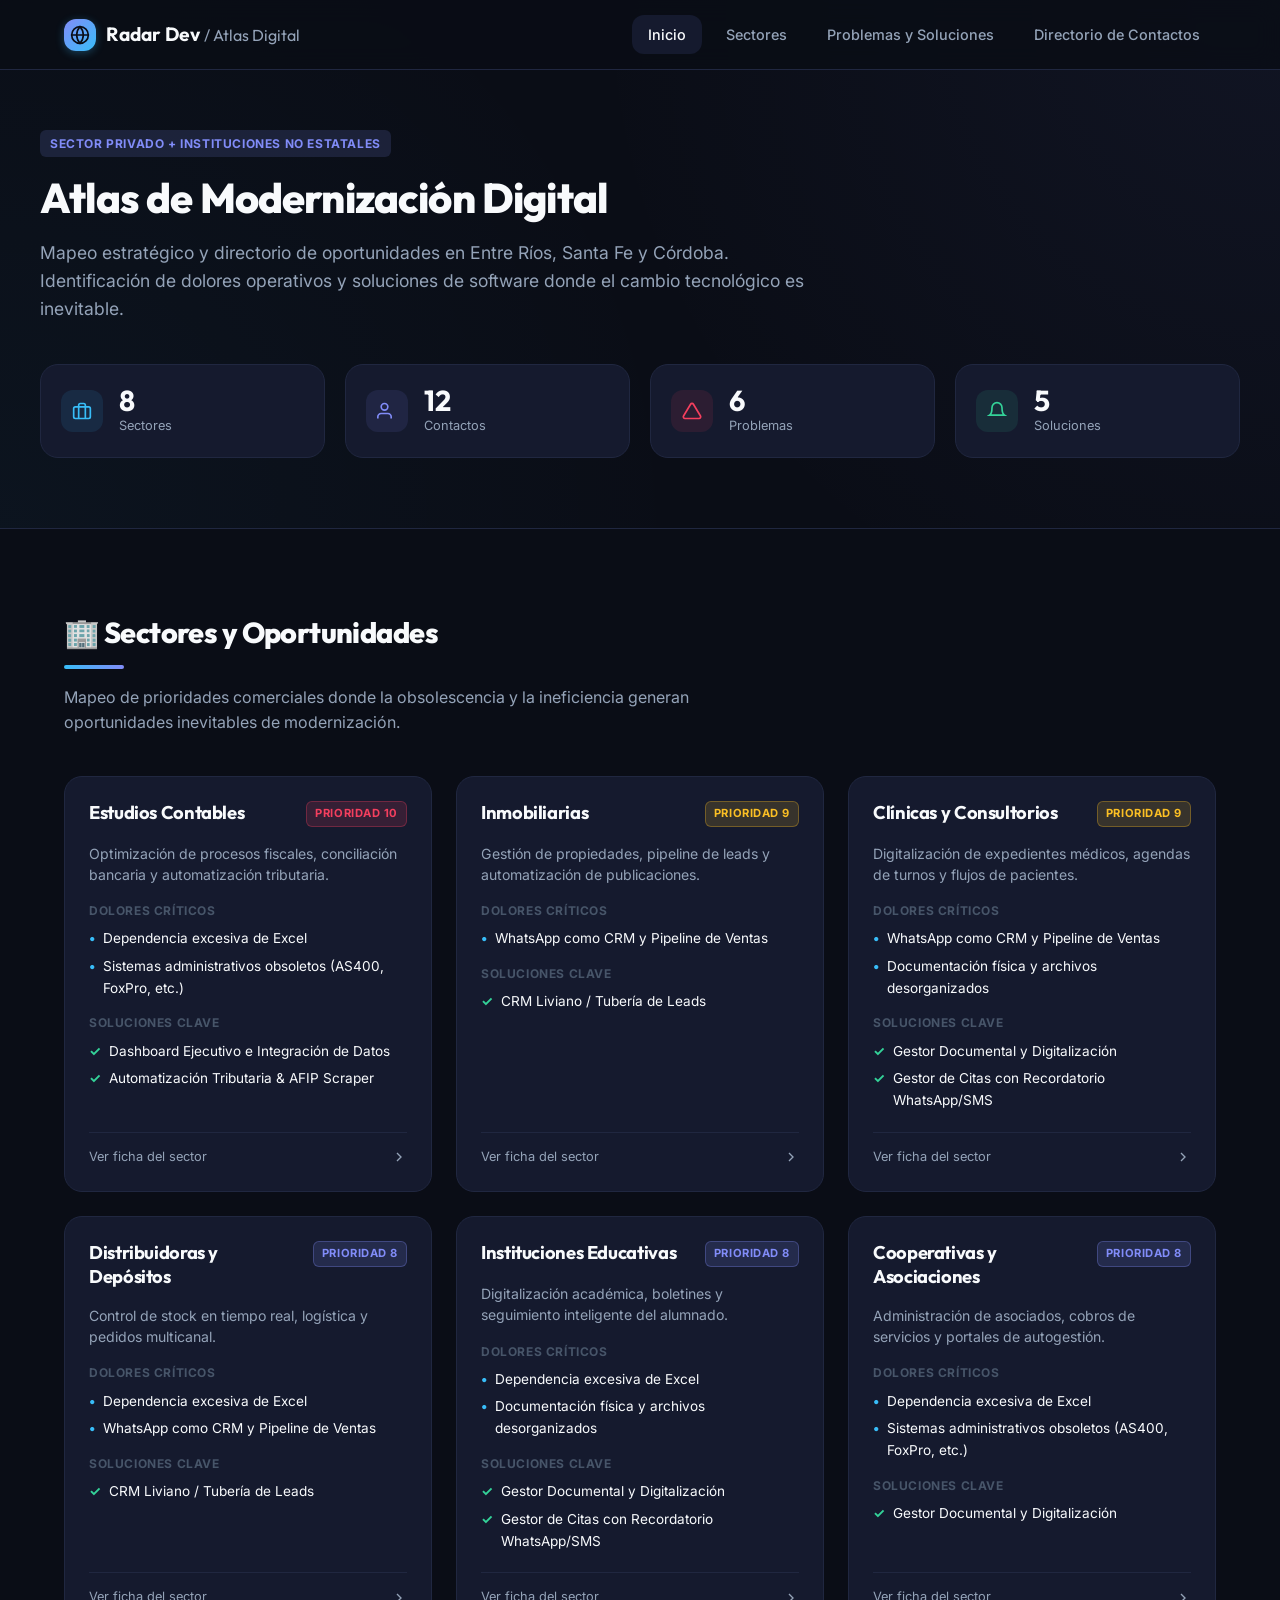
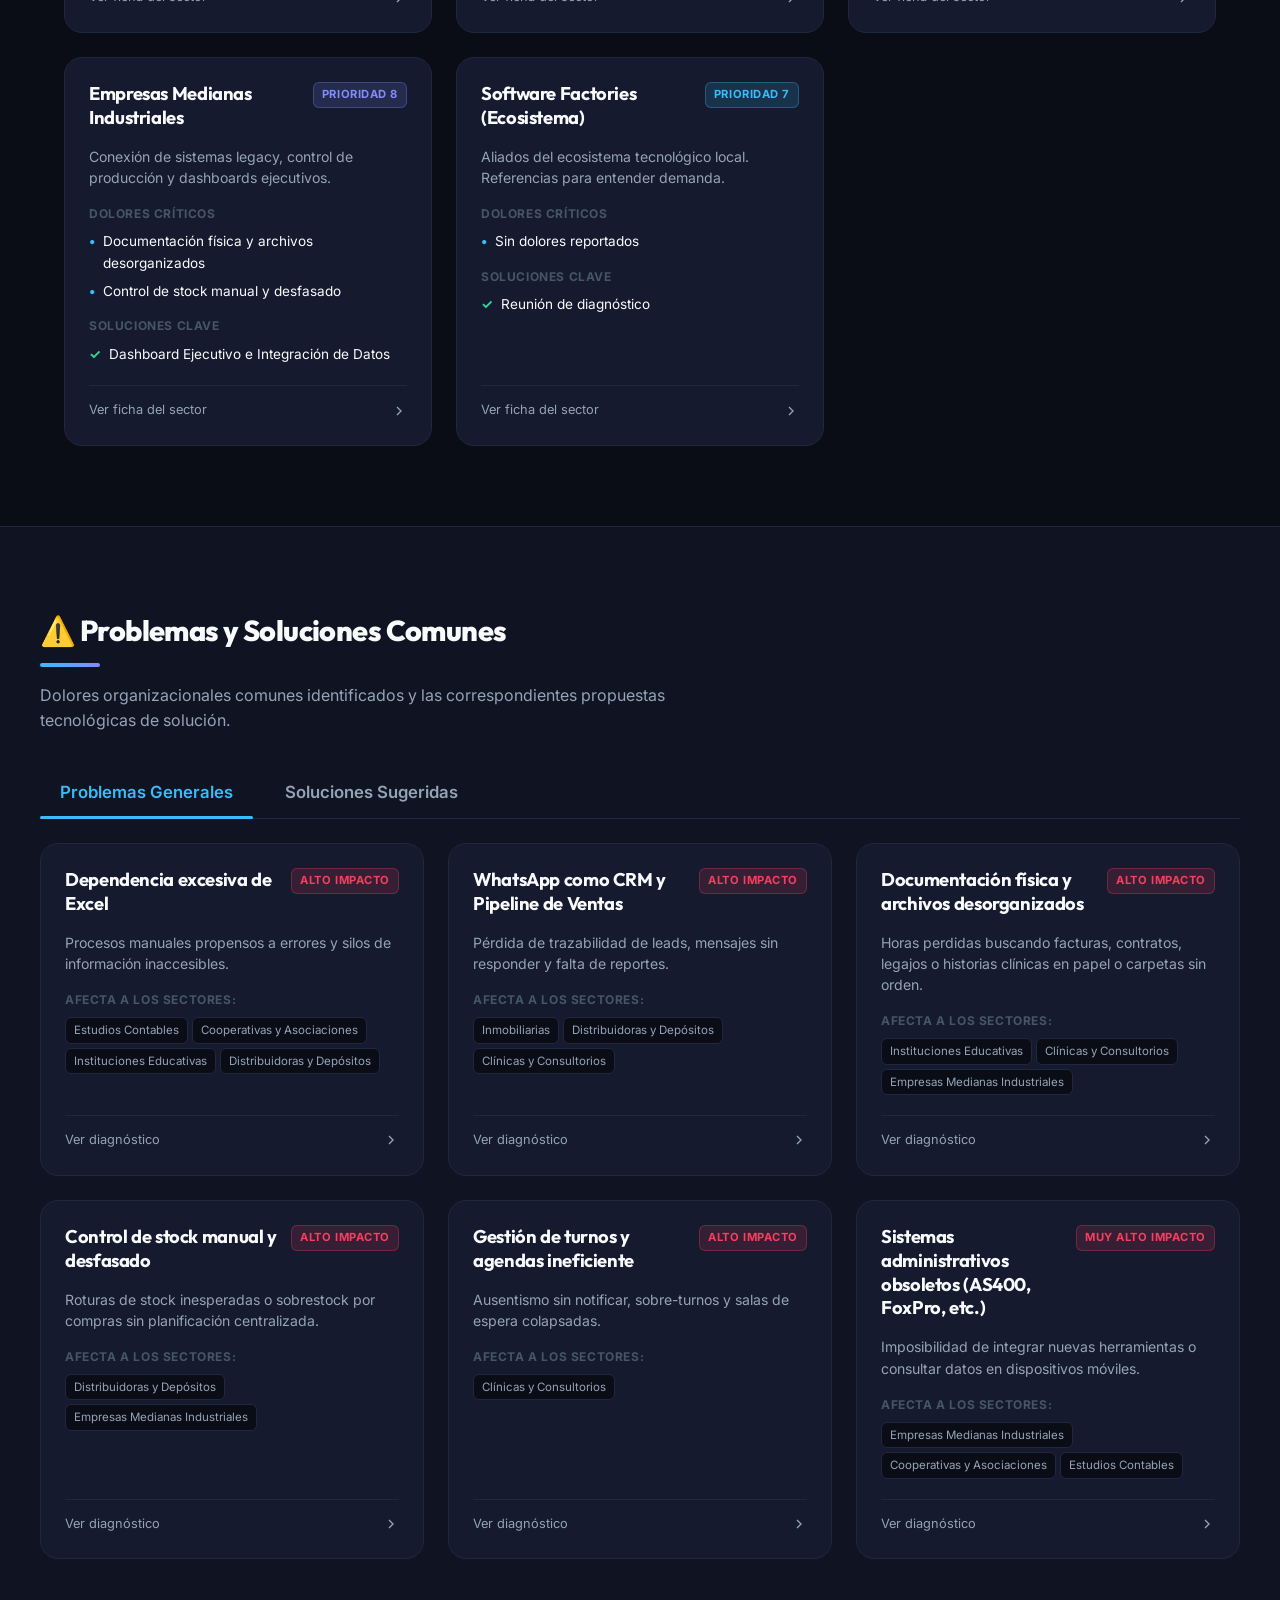
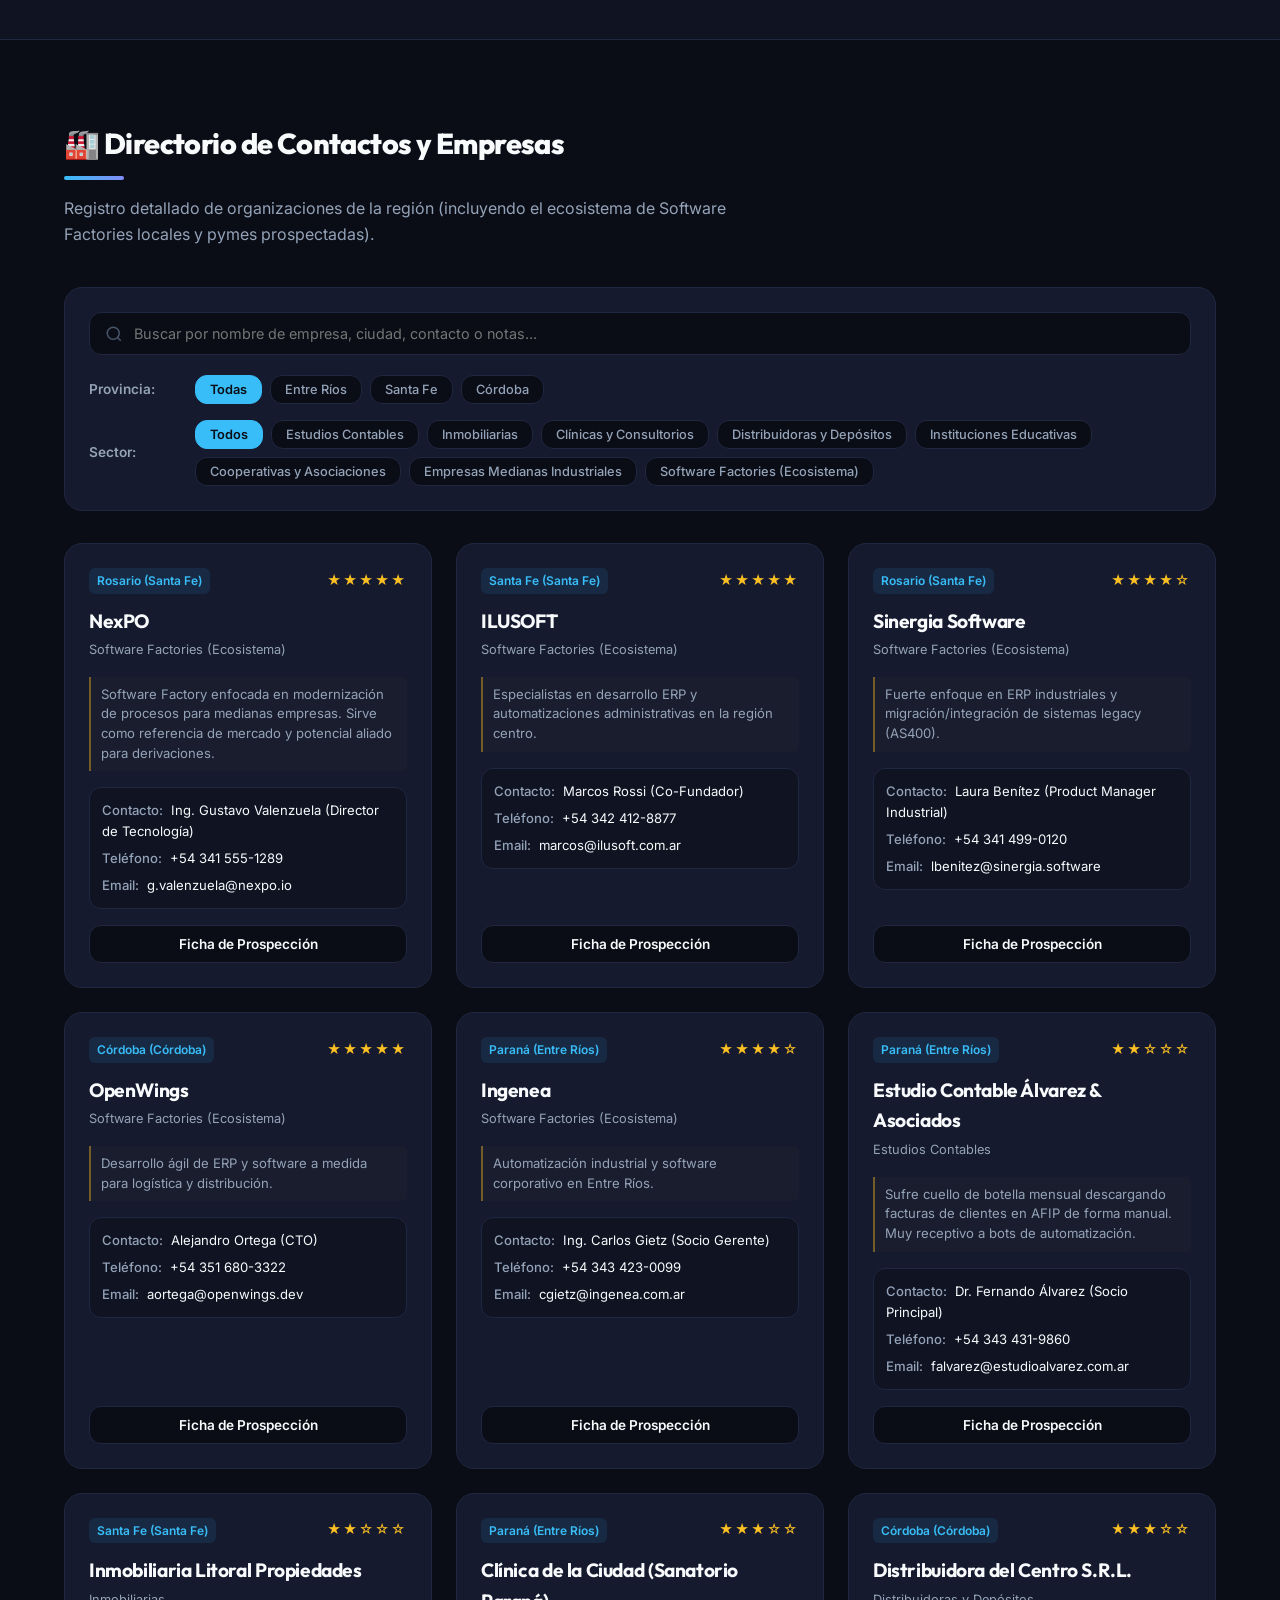
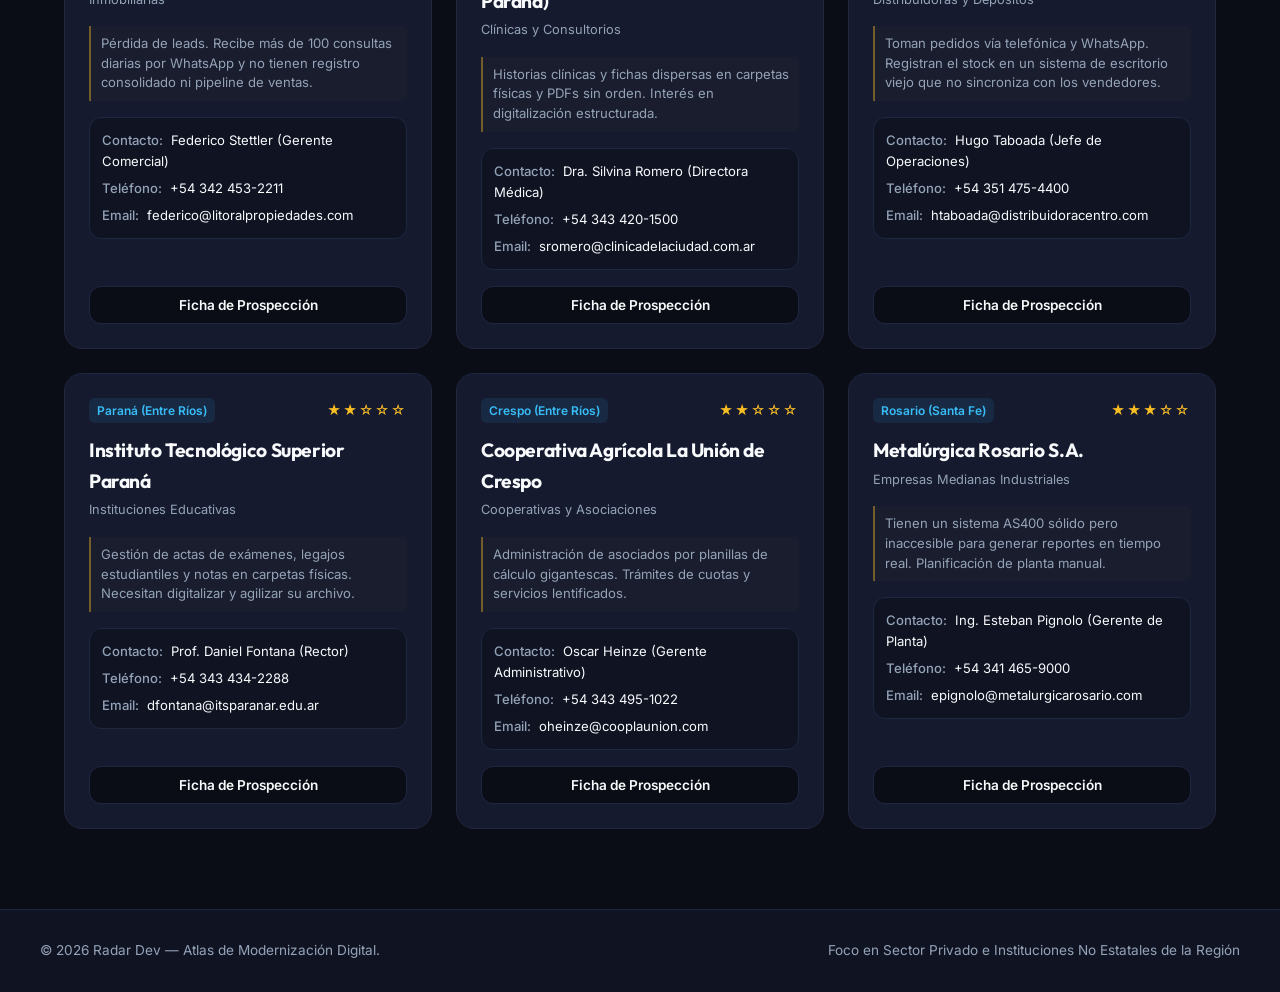
==== commit f9aee200: "enha/rediseñado y simplificado" ====
--- a/index.html
+++ b/index.html
@@ -12,373 +12,173 @@
 </head>
 <body class="dark-theme">
     
-    <!-- App Container -->
-    <div class="app-container">
+    <!-- Top Sticky Navbar -->
+    <nav class="navbar" id="navbar">
+        <div class="navbar-container">
+            <a href="#inicio" class="navbar-brand">
+                <div class="brand-icon">
+                    <svg width="20" height="20" viewBox="0 0 24 24" fill="none" stroke="currentColor" stroke-width="2" stroke-linecap="round" stroke-linejoin="round"><path d="M12 22c5.523 0 10-4.477 10-10S17.523 2 12 2 2 6.477 2 12s4.477 10 10 10z"/><path d="M12 2a15.3 15.3 0 0 1 4 10 15.3 15.3 0 0 1-4 10 15.3 15.3 0 0 1-4-10 15.3 15.3 0 0 1 4-10z"/><path d="M2 12h20"/></svg>
+                </div>
+                <span>Radar Dev <small>/ Atlas Digital</small></span>
+            </a>
+            
+            <div class="navbar-menu" id="navbarMenu">
+                <a href="#inicio" class="menu-item active">Inicio</a>
+                <a href="#sectores" class="menu-item">Sectores</a>
+                <a href="#problemas-soluciones" class="menu-item">Problemas y Soluciones</a>
+                <a href="#directorio" class="menu-item">Directorio de Contactos</a>
+            </div>
+            
+            <button class="menu-hamburger" id="menuHamburger" aria-label="Abrir Menú">
+                <svg width="24" height="24" viewBox="0 0 24 24" fill="none" stroke="currentColor" stroke-width="2" stroke-linecap="round" stroke-linejoin="round"><line x1="3" y1="12" x2="21" y2="12"/><line x1="3" y1="6" x2="21" y2="6"/><line x1="3" y1="18" x2="21" y2="18"/></svg>
+            </button>
+        </div>
+    </nav>
+    
+    <!-- Hero Section & KPIs -->
+    <header class="hero" id="inicio">
+        <div class="hero-container">
+            <div class="hero-content">
+                <span class="hero-tag">Sector Privado + Instituciones no Estatales</span>
+                <h2>Atlas de Modernización Digital</h2>
+                <p>Mapeo estratégico y directorio de oportunidades en Entre Ríos, Santa Fe y Córdoba. Identificación de dolores operativos y soluciones de software donde el cambio tecnológico es inevitable.</p>
+            </div>
+            
+            <!-- Dynamic KPIs -->
+            <div class="kpi-grid">
+                <div class="kpi-card" onclick="document.getElementById('sectores').scrollIntoView({behavior: 'smooth'})">
+                    <div class="kpi-icon icon-sectores">
+                        <svg width="20" height="20" viewBox="0 0 24 24" fill="none" stroke="currentColor" stroke-width="2"><rect x="2" y="7" width="20" height="14" rx="2" ry="2"/><path d="M16 21V5a2 2 0 0 0-2-2h-4a2 2 0 0 0-2 2v16"/></svg>
+                    </div>
+                    <div class="kpi-details">
+                        <span class="kpi-value" id="kpi-sectores">0</span>
+                        <span class="kpi-label">Sectores</span>
+                    </div>
+                </div>
+                
+                <div class="kpi-card" onclick="document.getElementById('directorio').scrollIntoView({behavior: 'smooth'})">
+                    <div class="kpi-icon icon-orgs">
+                        <svg width="20" height="20" viewBox="0 0 24 24" fill="none" stroke="currentColor" stroke-width="2"><path d="M17 21v-2a4 4 0 0 0-4-4H5a4 4 0 0 0-4 4v2"/><circle cx="9" cy="7" r="4"/></svg>
+                    </div>
+                    <div class="kpi-details">
+                        <span class="kpi-value" id="kpi-organizaciones">0</span>
+                        <span class="kpi-label">Contactos</span>
+                    </div>
+                </div>
+                
+                <div class="kpi-card" onclick="document.getElementById('problemas-soluciones').scrollIntoView({behavior: 'smooth'})">
+                    <div class="kpi-icon icon-problemas">
+                        <svg width="20" height="20" viewBox="0 0 24 24" fill="none" stroke="currentColor" stroke-width="2"><path d="M10.29 3.86L1.82 18a2 2 0 0 0 1.71 3h16.94a2 2 0 0 0 1.71-3L13.71 3.86a2 2 0 0 0-3.42 0z"/></svg>
+                    </div>
+                    <div class="kpi-details">
+                        <span class="kpi-value" id="kpi-problemas">0</span>
+                        <span class="kpi-label">Problemas</span>
+                    </div>
+                </div>
+                
+                <div class="kpi-card" onclick="document.getElementById('problemas-soluciones').scrollIntoView({behavior: 'smooth'})">
+                    <div class="kpi-icon icon-soluciones">
+                        <svg width="20" height="20" viewBox="0 0 24 24" fill="none" stroke="currentColor" stroke-width="2"><path d="M18 8A6 6 0 0 0 6 8c0 7-3 9-3 9h18s-3-2-3-9"/></svg>
+                    </div>
+                    <div class="kpi-details">
+                        <span class="kpi-value" id="kpi-soluciones">0</span>
+                        <span class="kpi-label">Soluciones</span>
+                    </div>
+                </div>
+            </div>
+        </div>
+    </header>
+    
+    <!-- Main Content Sections -->
+    <main class="main-content">
         
-        <!-- Sidebar Navigation -->
-        <aside class="sidebar" id="sidebar">
-            <div class="sidebar-brand">
-                <div class="brand-icon">
-                    <svg width="24" height="24" viewBox="0 0 24 24" fill="none" stroke="currentColor" stroke-width="2" stroke-linecap="round" stroke-linejoin="round"><path d="M12 22c5.523 0 10-4.477 10-10S17.523 2 12 2 2 6.477 2 12s4.477 10 10 10z"/><path d="M12 2a15.3 15.3 0 0 1 4 10 15.3 15.3 0 0 1-4 10 15.3 15.3 0 0 1-4-10 15.3 15.3 0 0 1 4-10z"/><path d="M2 12h20"/></svg>
+        <!-- SECTION 1: SECTORES / OPORTUNIDADES -->
+        <section id="sectores" class="scroll-section">
+            <div class="section-header">
+                <h2>🏢 Sectores y Oportunidades</h2>
+                <div class="section-line"></div>
+                <p class="section-desc">Mapeo de prioridades comerciales donde la obsolescencia y la ineficiencia generan oportunidades inevitables de modernización.</p>
+            </div>
+            
+            <div class="grid-layout" id="sectores-grid">
+                <!-- Dynamic Content -->
+            </div>
+        </section>
+        
+        <!-- SECTION 2: PROBLEMAS Y SOLUCIONES -->
+        <section id="problemas-soluciones" class="scroll-section alt-bg">
+            <div class="section-header">
+                <h2>⚠️ Problemas y Soluciones Comunes</h2>
+                <div class="section-line"></div>
+                <p class="section-desc">Dolores organizacionales comunes identificados y las correspondientes propuestas tecnológicas de solución.</p>
+            </div>
+            
+            <div class="problems-solutions-container">
+                <div class="tabs-header">
+                    <button class="tab-btn active" id="tabProblemsBtn">Problemas Generales</button>
+                    <button class="tab-btn" id="tabSolutionsBtn">Soluciones Sugeridas</button>
                 </div>
-                <div class="brand-text">
-                    <h1>Radar Dev</h1>
-                    <span>ATLAS DIGITAL</span>
+                
+                <div class="tab-content-panel">
+                    <div class="grid-layout" id="problemas-soluciones-grid">
+                        <!-- Dynamic Content -->
+                    </div>
+                </div>
+            </div>
+        </section>
+        
+        <!-- SECTION 3: DIRECTORIO DE CONTACTOS (CRM) -->
+        <section id="directorio" class="scroll-section">
+            <div class="section-header">
+                <h2>🏭 Directorio de Contactos y Empresas</h2>
+                <div class="section-line"></div>
+                <p class="section-desc">Registro detallado de organizaciones de la región (incluyendo el ecosistema de Software Factories locales y pymes prospectadas).</p>
+            </div>
+            
+            <div class="directorio-controls">
+                <!-- Global Search inside directory -->
+                <div class="search-box">
+                    <svg width="18" height="18" viewBox="0 0 24 24" fill="none" stroke="currentColor" stroke-width="2" class="search-icon"><circle cx="11" cy="11" r="8"/><line x1="21" y1="21" x2="16.65" y2="16.65"/></svg>
+                    <input type="text" id="globalSearch" placeholder="Buscar por nombre de empresa, ciudad, contacto o notas...">
+                    <button class="clear-search" id="clearSearchBtn" aria-label="Limpiar búsqueda">&times;</button>
+                </div>
+                
+                <!-- Filter Pills -->
+                <div class="filters-container">
+                    <div class="filter-row">
+                        <span class="filter-label">Provincia:</span>
+                        <div class="filter-pills" id="provincia-filter-pills">
+                            <button class="filter-pill active" data-provincia="todas">Todas</button>
+                            <button class="filter-pill" data-provincia="Entre Ríos">Entre Ríos</button>
+                            <button class="filter-pill" data-provincia="Santa Fe">Santa Fe</button>
+                            <button class="filter-pill" data-provincia="Córdoba">Córdoba</button>
+                        </div>
+                    </div>
+                    
+                    <div class="filter-row">
+                        <span class="filter-label">Sector:</span>
+                        <div class="filter-pills" id="sector-filter-pills">
+                            <button class="filter-pill active" data-sector="todos">Todos</button>
+                            <!-- Dynamic sector pills -->
+                        </div>
+                    </div>
                 </div>
             </div>
             
-            <nav class="sidebar-nav">
-                <a href="#inicio" class="nav-item active" data-tab="inicio">
-                    <svg width="18" height="18" viewBox="0 0 24 24" fill="none" stroke="currentColor" stroke-width="2" stroke-linecap="round" stroke-linejoin="round"><path d="M3 9l9-7 9 7v11a2 2 0 0 1-2 2H5a2 2 0 0 1-2-2z"/><polyline points="9 22 9 12 15 12 15 22"/></svg>
-                    <span>Inicio</span>
-                </a>
-                <a href="#sectores" class="nav-item" data-tab="sectores">
-                    <svg width="18" height="18" viewBox="0 0 24 24" fill="none" stroke="currentColor" stroke-width="2" stroke-linecap="round" stroke-linejoin="round"><rect x="2" y="7" width="20" height="14" rx="2" ry="2"/><path d="M16 21V5a2 2 0 0 0-2-2h-4a2 2 0 0 0-2 2v16"/></svg>
-                    <span>Sectores</span>
-                </a>
-                <a href="#organizaciones" class="nav-item" data-tab="organizaciones">
-                    <svg width="18" height="18" viewBox="0 0 24 24" fill="none" stroke="currentColor" stroke-width="2" stroke-linecap="round" stroke-linejoin="round"><path d="M17 21v-2a4 4 0 0 0-4-4H5a4 4 0 0 0-4 4v2"/><circle cx="9" cy="7" r="4"/><path d="M23 21v-2a4 4 0 0 0-3-3.87"/><path d="M16 3.13a4 4 0 0 1 0 7.75"/></svg>
-                    <span>Organizaciones</span>
-                </a>
-                <a href="#problemas" class="nav-item" data-tab="problemas">
-                    <svg width="18" height="18" viewBox="0 0 24 24" fill="none" stroke="currentColor" stroke-width="2" stroke-linecap="round" stroke-linejoin="round"><path d="M10.29 3.86L1.82 18a2 2 0 0 0 1.71 3h16.94a2 2 0 0 0 1.71-3L13.71 3.86a2 2 0 0 0-3.42 0z"/><line x1="12" y1="9" x2="12" y2="13"/><line x1="12" y1="17" x2="12.01" y2="17"/></svg>
-                    <span>Problemas</span>
-                </a>
-                <a href="#soluciones" class="nav-item" data-tab="soluciones">
-                    <svg width="18" height="18" viewBox="0 0 24 24" fill="none" stroke="currentColor" stroke-width="2" stroke-linecap="round" stroke-linejoin="round"><path d="M18 8A6 6 0 0 0 6 8c0 7-3 9-3 9h18s-3-2-3-9"/><path d="M13.73 21a2 2 0 0 1-3.46 0"/></svg>
-                    <span>Soluciones</span>
-                </a>
-                
-                <div class="nav-divider">Especialización</div>
-                
-                <a href="#gestion-documental" class="nav-item specialty" data-tab="gestion-documental">
-                    <svg width="18" height="18" viewBox="0 0 24 24" fill="none" stroke="currentColor" stroke-width="2" stroke-linecap="round" stroke-linejoin="round"><path d="M14 2H6a2 2 0 0 0-2 2v16a2 2 0 0 0 2 2h12a2 2 0 0 0 2-2V8z"/><polyline points="14 2 14 8 20 8"/><line x1="16" y1="13" x2="8" y2="13"/><line x1="16" y1="17" x2="8" y2="17"/><polyline points="10 9 9 9 8 9"/></svg>
-                    <span>Gestión Doc. + IA</span>
-                </a>
-                
-                <a href="#ia" class="nav-item" data-tab="ia">
-                    <svg width="18" height="18" viewBox="0 0 24 24" fill="none" stroke="currentColor" stroke-width="2" stroke-linecap="round" stroke-linejoin="round"><path d="M12 2v4M12 18v4M4.93 4.93l2.83 2.83M16.24 16.24l2.83 2.83M2 12h4M18 12h4M4.93 19.07l2.83-2.83M16.24 7.76l2.83-2.83"/></svg>
-                    <span>Ideas IA</span>
-                </a>
-                <a href="#oportunidades" class="nav-item" data-tab="oportunidades">
-                    <svg width="18" height="18" viewBox="0 0 24 24" fill="none" stroke="currentColor" stroke-width="2" stroke-linecap="round" stroke-linejoin="round"><line x1="18" y1="20" x2="18" y2="10"/><line x1="12" y1="20" x2="12" y2="4"/><line x1="6" y1="20" x2="6" y2="14"/></svg>
-                    <span>Oportunidades</span>
-                </a>
-            </nav>
-            
-            <div class="sidebar-footer">
-                <div class="consultant-badge">
-                    <div class="avatar">C</div>
-                    <div class="details">
-                        <p class="name">Consultor Dev</p>
-                        <p class="role">Modernización</p>
-                    </div>
-                </div>
+            <div class="directory-grid" id="organizaciones-grid">
+                <!-- Dynamic Content -->
             </div>
-        </aside>
+        </section>
         
-        <!-- Toggle button for mobile -->
-        <button class="mobile-nav-toggle" id="mobileNavToggle" aria-label="Toggle Navigation">
-            <svg width="24" height="24" viewBox="0 0 24 24" fill="none" stroke="currentColor" stroke-width="2" stroke-linecap="round" stroke-linejoin="round"><line x1="3" y1="12" x2="21" y2="12"/><line x1="3" y1="6" x2="21" y2="6"/><line x1="3" y1="18" x2="21" y2="18"/></svg>
-        </button>
-        
-        <!-- Main Content Area -->
-        <div class="main-panel">
-            
-            <!-- Global Header -->
-            <header class="main-header">
-                <div class="header-title">
-                    <span class="breadcrumb" id="breadcrumb">Atlas de Modernización</span>
-                    <h2 id="current-view-title">Tablero de Control</h2>
-                </div>
-                
-                <div class="header-actions">
-                    <!-- Search Bar -->
-                    <div class="search-bar">
-                        <svg width="18" height="18" viewBox="0 0 24 24" fill="none" stroke="currentColor" stroke-width="2" stroke-linecap="round" stroke-linejoin="round" class="search-icon"><circle cx="11" cy="11" r="8"/><line x1="21" y1="21" x2="16.65" y2="16.65"/></svg>
-                        <input type="text" id="globalSearch" placeholder="Buscar sectores, pymes, soluciones, tecnologías...">
-                        <button class="clear-search" id="clearSearchBtn" aria-label="Limpiar búsqueda">&times;</button>
-                    </div>
-                    
-                    <!-- Date Badge -->
-                    <div class="date-badge">
-                        <svg width="16" height="16" viewBox="0 0 24 24" fill="none" stroke="currentColor" stroke-width="2" stroke-linecap="round" stroke-linejoin="round"><rect x="3" y="4" width="18" height="18" rx="2" ry="2"/><line x1="16" y1="2" x2="16" y2="6"/><line x1="8" y1="2" x2="8" y2="6"/><line x1="3" y1="10" x2="21" y2="10"/></svg>
-                        <span id="currentDate">2026-06-29</span>
-                    </div>
-                </div>
-            </header>
-            
-            <!-- View Containers -->
-            <main class="content-body">
-                
-                <!-- 1. VIEW: INICIO (Dashboard Summary) -->
-                <section id="view-inicio" class="dashboard-view active">
-                    <div class="welcome-banner">
-                        <div class="welcome-text">
-                            <h3>Bienvenido al Atlas de Modernización Digital</h3>
-                            <p>Mapeo estratégico de sectores privados e instituciones no estatales en Entre Ríos, Santa Fe y Córdoba. Identificación de dolores operativos y oportunidades concretas donde el cambio tecnológico es inevitable.</p>
-                        </div>
-                        <div class="welcome-badge">
-                            <span class="badge-status-glow">ESTRATEGIA 2026</span>
-                        </div>
-                    </div>
-                    
-                    <!-- KPI Cards Grid -->
-                    <div class="kpi-grid">
-                        <div class="kpi-card" data-target-tab="sectores">
-                            <div class="kpi-icon icon-sectores">
-                                <svg width="24" height="24" viewBox="0 0 24 24" fill="none" stroke="currentColor" stroke-width="2" stroke-linecap="round" stroke-linejoin="round"><rect x="2" y="7" width="20" height="14" rx="2" ry="2"/><path d="M16 21V5a2 2 0 0 0-2-2h-4a2 2 0 0 0-2 2v16"/></svg>
-                            </div>
-                            <div class="kpi-details">
-                                <span class="kpi-value" id="kpi-sectores">0</span>
-                                <span class="kpi-label">Sectores Analizados</span>
-                            </div>
-                            <div class="kpi-trend positive">Foco Privado</div>
-                        </div>
-                        
-                        <div class="kpi-card" data-target-tab="organizaciones">
-                            <div class="kpi-icon icon-orgs">
-                                <svg width="24" height="24" viewBox="0 0 24 24" fill="none" stroke="currentColor" stroke-width="2" stroke-linecap="round" stroke-linejoin="round"><path d="M17 21v-2a4 4 0 0 0-4-4H5a4 4 0 0 0-4 4v2"/><circle cx="9" cy="7" r="4"/></svg>
-                            </div>
-                            <div class="kpi-details">
-                                <span class="kpi-value" id="kpi-organizaciones">0</span>
-                                <span class="kpi-label">Org. Prospectadas</span>
-                            </div>
-                            <div class="kpi-trend warning" id="kpi-fabricas-badge">0 Ecosistema</div>
-                        </div>
-                        
-                        <div class="kpi-card" data-target-tab="problemas">
-                            <div class="kpi-icon icon-problemas">
-                                <svg width="24" height="24" viewBox="0 0 24 24" fill="none" stroke="currentColor" stroke-width="2" stroke-linecap="round" stroke-linejoin="round"><path d="M10.29 3.86L1.82 18a2 2 0 0 0 1.71 3h16.94a2 2 0 0 0 1.71-3L13.71 3.86a2 2 0 0 0-3.42 0z"/></svg>
-                            </div>
-                            <div class="kpi-details">
-                                <span class="kpi-value" id="kpi-problemas">0</span>
-                                <span class="kpi-label">Problemas Detectados</span>
-                            </div>
-                            <div class="kpi-trend danger">Dolores Reales</div>
-                        </div>
-                        
-                        <div class="kpi-card" data-target-tab="soluciones">
-                            <div class="kpi-icon icon-soluciones">
-                                <svg width="24" height="24" viewBox="0 0 24 24" fill="none" stroke="currentColor" stroke-width="2" stroke-linecap="round" stroke-linejoin="round"><path d="M18 8A6 6 0 0 0 6 8c0 7-3 9-3 9h18s-3-2-3-9"/></svg>
-                            </div>
-                            <div class="kpi-details">
-                                <span class="kpi-value" id="kpi-soluciones">0</span>
-                                <span class="kpi-label">Soluciones Listas</span>
-                            </div>
-                            <div class="kpi-trend info">ROI Estimado</div>
-                        </div>
-                    </div>
-                    
-                    <!-- Middle Dashboard Section -->
-                    <div class="dashboard-grid">
-                        <!-- Agenda de Contacto Directo -->
-                        <div class="dashboard-panel-card">
-                            <div class="panel-card-header">
-                                <h4>🎯 Agenda de Prospección Directa (Objetivos Prioritarios)</h4>
-                                <span class="panel-subtitle">Clientes detectados con baja madurez digital pero alta prioridad de dolor</span>
-                            </div>
-                            <div class="panel-card-body" id="prospectos-prioritarios-list">
-                                <!-- Dynamic List -->
-                            </div>
-                        </div>
-                        
-                        <!-- Especialización IA Promoted -->
-                        <div class="dashboard-panel-card specialty-promo">
-                            <div class="panel-card-header">
-                                <span class="promo-tag">DIFERENCIADOR ÚNICO</span>
-                                <h4>📂 Enfoque: Gestión Documental + IA</h4>
-                            </div>
-                            <div class="panel-card-body">
-                                <p>No compitas como desarrollador generalista. El mercado regional demanda digitalización y firma de legajos junto a asistentes inteligentes locales (RAG).</p>
-                                <div class="tech-stack-pills">
-                                    <span>NestJS</span>
-                                    <span>NextJS</span>
-                                    <span>Alfresco</span>
-                                    <span>pgvector</span>
-                                    <span>Ollama</span>
-                                    <span>Firma Digital</span>
-                                </div>
-                                <a href="#gestion-documental" class="btn btn-primary btn-block text-center">Ver Arquitectura & Oportunidades</a>
-                            </div>
-                        </div>
-                    </div>
-                </section>
-                
-                <!-- 2. VIEW: SECTORES -->
-                <section id="view-sectores" class="dashboard-view">
-                    <div class="view-intro">
-                        <p>Los sectores prioritarios donde la falta de digitalización genera dolores insostenibles y donde el retorno de inversión es inmediato.</p>
-                    </div>
-                    <div class="grid-layout" id="sectores-grid">
-                        <!-- Dynamic content -->
-                    </div>
-                </section>
-                
-                <!-- 3. VIEW: ORGANIZACIONES (Directory) -->
-                <section id="view-organizaciones" class="dashboard-view">
-                    <div class="filter-header">
-                        <div class="filter-group">
-                            <label>Filtrar por Sector:</label>
-                            <div class="filter-pills" id="sector-filter-pills">
-                                <button class="filter-pill active" data-sector="todos">Todos</button>
-                                <!-- Dynamic pills -->
-                            </div>
-                        </div>
-                        
-                        <div class="filter-group">
-                            <label>Filtrar por Provincia:</label>
-                            <div class="filter-pills" id="provincia-filter-pills">
-                                <button class="filter-pill active" data-provincia="todas">Todas</button>
-                                <button class="filter-pill" data-provincia="Entre Ríos">Entre Ríos</button>
-                                <button class="filter-pill" data-provincia="Santa Fe">Santa Fe</button>
-                                <button class="filter-pill" data-provincia="Córdoba">Córdoba</button>
-                            </div>
-                        </div>
-                    </div>
-                    
-                    <div class="directory-grid" id="organizaciones-grid">
-                        <!-- Dynamic cards -->
-                    </div>
-                </section>
-                
-                <!-- 4. VIEW: PROBLEMAS -->
-                <section id="view-problemas" class="dashboard-view">
-                    <div class="view-intro">
-                        <p>Catálogo de cuellos de botella operativos detectados con frecuencia en empresas locales.</p>
-                    </div>
-                    <div class="grid-layout" id="problemas-grid">
-                        <!-- Dynamic content -->
-                    </div>
-                </section>
-                
-                <!-- 5. VIEW: SOLUCIONES -->
-                <section id="view-soluciones" class="dashboard-view">
-                    <div class="view-intro">
-                        <p>Arquitecturas y propuestas de modernización de procesos orientadas a reducir la fricción operativa.</p>
-                    </div>
-                    <div class="grid-layout" id="soluciones-grid">
-                        <!-- Dynamic content -->
-                    </div>
-                </section>
-                
-                <!-- 6. VIEW: GESTIÓN DOCUMENTAL + IA (Special View) -->
-                <section id="view-gestion-documental" class="dashboard-view">
-                    <div class="special-hero">
-                        <div class="special-badge">CATEGORÍA EXCLUSIVA</div>
-                        <h3>Modernización Documental con Inteligencia Artificial</h3>
-                        <p>Fusión del backend corporativo con inteligencia artificial local e infraestructura de firmas autorizadas. Solución de alta gama diseñada para instituciones académicas, cooperativas, clínicas y estudios jurídicos.</p>
-                    </div>
-                    
-                    <div class="special-layout-grid">
-                        <!-- Architecture flow schematic -->
-                        <div class="architecture-card">
-                            <h4>🛠️ Arquitectura Tecnológica Sugerida</h4>
-                            <div class="architecture-flow">
-                                <div class="flow-step">
-                                    <div class="step-num">1</div>
-                                    <div class="step-details">
-                                        <h5>Presentación (Next.js)</h5>
-                                        <p>Interfaz web reactiva y fluida, optimizada para carga móvil y carga de archivos PDF.</p>
-                                    </div>
-                                </div>
-                                <div class="flow-step">
-                                    <div class="step-num">2</div>
-                                    <div class="step-details">
-                                        <h5>API Gateway (NestJS)</h5>
-                                        <p>Orquestación segura, validación de firmas digitales y control de accesos.</p>
-                                    </div>
-                                </div>
-                                <div class="flow-step">
-                                    <div class="step-num">3</div>
-                                    <div class="step-details">
-                                        <h5>Gestor Documental (Alfresco / OpenKM)</h5>
-                                        <p>Repositorio centralizado con estándares corporativos y control de versiones.</p>
-                                    </div>
-                                </div>
-                                <div class="flow-step">
-                                    <div class="step-num">4</div>
-                                    <div class="step-details">
-                                        <h5>Buscador Semántico & IA (pgvector + Ollama)</h5>
-                                        <p>Indexador de embeddings de PDFs en base de datos vectorial para consultas contextuales con LLMs locales sin fugar información confidencial.</p>
-                                    </div>
-                                </div>
-                            </div>
-                        </div>
-                        
-                        <!-- Value proposal info -->
-                        <div class="proposal-card">
-                            <h4>💡 Ventajas Competitivas para el Consultor</h4>
-                            <ul class="proposal-benefits">
-                                <li>
-                                    <strong>Consultor, no Programador:</strong> Se plantea el proyecto como un servicio de modernización administrativa, no como simple "desarrollo de código".
-                                </li>
-                                <li>
-                                    <strong>Seguridad de Datos Locales:</strong> Con Ollama y pgvector en servidores de la empresa/institución, se garantiza confidencialidad total (sin enviar datos médicos o contables a APIs extranjeras).
-                                </li>
-                                <li>
-                                    <strong>Validez Legal Integrada:</strong> La incorporación de Firma Digital de acuerdo a la Ley Nacional 25.506 previene el fraude y formaliza actas de manera inequívoca.
-                                </li>
-                                <li>
-                                    <strong>Modernización Inevitable:</strong> Reemplaza el papeleo y las búsquedas manuales de hasta 2 horas en legajos físicos por una respuesta en 3 segundos en un chat de IA.
-                                </li>
-                            </ul>
-                            
-                            <div class="prospects-special-mapping">
-                                <h5>🎯 Organizaciones con Necesidad Inmediata:</h5>
-                                <div id="special-prospects-list" class="mini-orgs-list">
-                                    <!-- Dynamic list of targeted clinics, educational centers, or law offices -->
-                                </div>
-                            </div>
-                        </div>
-                    </div>
-                </section>
-                
-                <!-- 7. VIEW: IA IDEAS -->
-                <section id="view-ia" class="dashboard-view">
-                    <div class="view-intro">
-                        <p>Ideas de productos y microservicios basados en automatización e Inteligencia Artificial para prospectar en la región.</p>
-                    </div>
-                    <div class="grid-layout" id="ideas-grid">
-                        <!-- Dynamic content -->
-                    </div>
-                </section>
-                
-                <!-- 8. VIEW: OPORTUNIDADES MATRIX -->
-                <section id="view-oportunidades" class="dashboard-view">
-                    <div class="view-intro">
-                        <p>Matriz de decisión comercial. Permite priorizar qué soluciones proponer primero basándose en el retorno de inversión (ROI) estimado y la complejidad técnica.</p>
-                    </div>
-                    
-                    <div class="opportunities-table-container">
-                        <table class="opportunities-table">
-                            <thead>
-                                <tr>
-                                    <th>Solución</th>
-                                    <th>Sectores Destino</th>
-                                    <th>ROI Estimado</th>
-                                    <th>Complejidad</th>
-                                    <th>Viabilidad Comercial</th>
-                                    <th>Acción Comercial</th>
-                                </tr>
-                            </thead>
-                            <tbody id="oportunidades-table-body">
-                                <!-- Dynamic content -->
-                            </tbody>
-                        </table>
-                    </div>
-                </section>
-                
-            </main>
-            
-            <!-- Global Footer -->
-            <footer class="main-footer">
-                <p>&copy; <span id="footer-year">2026</span> Radar Dev — Atlas de Modernización Digital. Hecho para consultoría estratégica y desarrollo regional.</p>
-                <div class="footer-tag">Sector Privado + Instituciones no Estatales</div>
-            </footer>
+    </main>
+    
+    <!-- Clean Footer -->
+    <footer class="footer">
+        <div class="footer-container">
+            <p>&copy; <span id="footer-year">2026</span> Radar Dev — Atlas de Modernización Digital.</p>
+            <span>Foco en Sector Privado e Instituciones No Estatales de la Región</span>
         </div>
-        
-    </div>
+    </footer>
     
     <!-- Detail Modal -->
     <div class="modal-overlay" id="detailModal">
--- a/styles.css
+++ b/styles.css
@@ -1,32 +1,27 @@
 /* ==========================================================================
-   ATLAS DE MODERNIZACIÓN DIGITAL — SISTEMA DE DISEÑO CSS
+   ATLAS DE MODERNIZACIÓN DIGITAL — SISTEMA DE DISEÑO CSS (PÁGINA ÚNICA)
    ========================================================================== */
 
-/* 1. Variables de Diseño & Temas (Cyber-Dark Theme) */
+/* 1. Variables de Diseño & Temas */
 :root {
-    --bg-main: #0b0f19;
-    --bg-sidebar: #111625;
-    --surface: #171e31;
-    --surface-hover: #1e263f;
-    --border-color: #242f4c;
+    --bg-main: #0a0d16;
+    --bg-alt: #101422;
+    --surface: #151a2e;
+    --surface-hover: #1e243d;
+    --border-color: #202740;
     --border-glow: rgba(56, 189, 248, 0.2);
     
     /* Textos */
     --text-primary: #f8fafc;
     --text-secondary: #94a3b8;
-    --text-muted: #64748b;
-    
-    /* Colores Acento */
+    --text-muted: #475569;
+    
+    /* Colores de Acento */
     --accent-blue: #38bdf8;
-    --accent-blue-rgb: 56, 189, 248;
     --accent-indigo: #818cf8;
-    --accent-indigo-rgb: 129, 140, 248;
     --accent-rose: #f43f5e;
-    --accent-rose-rgb: 244, 63, 94;
     --accent-amber: #fbbf24;
-    --accent-amber-rgb: 251, 191, 36;
     --accent-emerald: #34d399;
-    --accent-emerald-rgb: 52, 211, 153;
     
     /* Fuentes */
     --font-heading: 'Outfit', sans-serif;
@@ -36,26 +31,28 @@
     --radius-sm: 6px;
     --radius-md: 12px;
     --radius-lg: 18px;
-    --shadow-sm: 0 2px 4px rgba(0,0,0,0.1);
-    --shadow-md: 0 4px 12px rgba(0,0,0,0.25);
-    --shadow-glow: 0 8px 30px rgba(56, 189, 248, 0.08);
-    --transition-fast: 0.15s ease;
+    --shadow-md: 0 4px 20px rgba(0,0,0,0.3);
+    --shadow-glow: 0 4px 20px rgba(56, 189, 248, 0.08);
     --transition-normal: 0.3s cubic-bezier(0.4, 0, 0.2, 1);
 }
 
-/* 2. Reseteo y Estilos Generales */
+/* 2. Reseteo e Inicialización */
 * {
     margin: 0;
     padding: 0;
     box-sizing: border-box;
 }
 
+html {
+    scroll-behavior: smooth;
+}
+
 body {
     background-color: var(--bg-main);
     color: var(--text-primary);
     font-family: var(--font-body);
     font-size: 0.95rem;
-    line-height: 1.5;
+    line-height: 1.6;
     overflow-x: hidden;
 }
 
@@ -69,11 +66,7 @@
 a {
     color: var(--accent-blue);
     text-decoration: none;
-    transition: var(--transition-fast);
-}
-
-a:hover {
-    color: var(--accent-indigo);
+    transition: var(--transition-normal);
 }
 
 button, input {
@@ -81,365 +74,155 @@
     font-size: inherit;
 }
 
-/* Scrollbar Personalizado */
+/* Scrollbar Custom */
 ::-webkit-scrollbar {
     width: 8px;
-    height: 8px;
-}
-
+}
 ::-webkit-scrollbar-track {
     background: var(--bg-main);
 }
-
 ::-webkit-scrollbar-thumb {
     background: var(--border-color);
     border-radius: var(--radius-sm);
 }
-
 ::-webkit-scrollbar-thumb:hover {
-    background: var(--text-muted);
-}
-
-/* 3. Estructura de Diseño Principal */
-.app-container {
-    display: grid;
-    grid-template-columns: 260px 1fr;
-    min-height: 100vh;
-}
-
-/* Sidebar Navigation */
-.sidebar {
-    background-color: var(--bg-sidebar);
-    border-right: 1px solid var(--border-color);
-    display: flex;
-    flex-direction: column;
-    height: 100vh;
-    position: sticky;
+    background: var(--accent-indigo);
+}
+
+/* 3. Barra de Navegación Superior Sticky */
+.navbar {
+    position: fixed;
     top: 0;
-    z-index: 100;
+    left: 0;
+    right: 0;
+    height: 70px;
+    background-color: rgba(10, 13, 22, 0.85);
+    backdrop-filter: blur(12px);
+    border-bottom: 1px solid var(--border-color);
+    z-index: 1000;
     transition: var(--transition-normal);
 }
 
-.sidebar-brand {
-    padding: 24px;
-    display: flex;
-    align-items: center;
-    gap: 12px;
-    border-bottom: 1px solid var(--border-color);
+.navbar.scrolled {
+    background-color: var(--bg-main);
+    box-shadow: 0 4px 20px rgba(0,0,0,0.4);
+}
+
+.navbar-container {
+    max-width: 1200px;
+    margin: 0 auto;
+    height: 100%;
+    display: flex;
+    align-items: center;
+    justify-content: space-between;
+    padding: 0 24px;
+}
+
+.navbar-brand {
+    display: flex;
+    align-items: center;
+    gap: 10px;
+    font-family: var(--font-heading);
+    font-weight: 700;
+    font-size: 1.2rem;
+    color: var(--text-primary);
+}
+
+.navbar-brand small {
+    font-weight: 400;
+    color: var(--text-secondary);
 }
 
 .brand-icon {
-    background: linear-gradient(135deg, var(--accent-blue), var(--accent-indigo));
+    background: linear-gradient(135deg, var(--accent-indigo), var(--accent-blue));
     color: var(--bg-main);
-    width: 38px;
-    height: 38px;
+    width: 32px;
+    height: 32px;
     border-radius: var(--radius-md);
     display: flex;
     align-items: center;
     justify-content: center;
-    box-shadow: 0 4px 10px rgba(56, 189, 248, 0.3);
-}
-
-.brand-text h1 {
-    font-size: 1.15rem;
-    font-weight: 700;
-    line-height: 1.2;
-}
-
-.brand-text span {
-    font-size: 0.7rem;
-    letter-spacing: 0.1em;
-    color: var(--text-muted);
-    font-weight: 700;
-}
-
-.sidebar-nav {
-    padding: 20px 12px;
-    display: flex;
-    flex-direction: column;
-    gap: 4px;
-    flex-grow: 1;
-    overflow-y: auto;
-}
-
-.nav-item {
-    display: flex;
-    align-items: center;
-    gap: 12px;
-    padding: 10px 16px;
-    color: var(--text-secondary);
-    border-radius: var(--radius-md);
+    box-shadow: 0 2px 8px rgba(56, 189, 248, 0.3);
+}
+
+.navbar-menu {
+    display: flex;
+    align-items: center;
+    gap: 8px;
+}
+
+.menu-item {
+    color: var(--text-secondary);
     font-weight: 500;
     font-size: 0.9rem;
+    padding: 8px 16px;
+    border-radius: var(--radius-md);
+}
+
+.menu-item:hover, .menu-item.active {
+    color: var(--text-primary);
+    background-color: var(--surface);
+}
+
+.menu-hamburger {
+    display: none;
+    background: none;
+    border: none;
+    color: var(--text-primary);
     cursor: pointer;
 }
 
-.nav-item svg {
-    color: var(--text-muted);
-    transition: var(--transition-fast);
-}
-
-.nav-item:hover, .nav-item.active {
-    background-color: var(--surface);
-    color: var(--text-primary);
-}
-
-.nav-item:hover svg, .nav-item.active svg {
-    color: var(--accent-blue);
-    transform: scale(1.05);
-}
-
-.nav-item.specialty {
-    background: linear-gradient(90deg, rgba(129, 140, 248, 0.1) 0%, rgba(56, 189, 248, 0.03) 100%);
-    border: 1px solid rgba(129, 140, 248, 0.25);
-}
-
-.nav-item.specialty:hover, .nav-item.specialty.active {
-    background: linear-gradient(90deg, rgba(129, 140, 248, 0.18) 0%, rgba(56, 189, 248, 0.08) 100%);
-    border-color: var(--accent-indigo);
-}
-
-.nav-item.specialty svg {
+/* 4. Hero Section */
+.hero {
+    padding: 130px 24px 70px 24px;
+    background: radial-gradient(circle at top right, rgba(129, 140, 248, 0.06), transparent 50%),
+                radial-gradient(circle at bottom left, rgba(56, 189, 248, 0.04), transparent 50%);
+    border-bottom: 1px solid var(--border-color);
+}
+
+.hero-container {
+    max-width: 1200px;
+    margin: 0 auto;
+    display: flex;
+    flex-direction: column;
+    gap: 40px;
+}
+
+.hero-content {
+    max-width: 800px;
+}
+
+.hero-tag {
+    background-color: rgba(129, 140, 248, 0.15);
     color: var(--accent-indigo);
-}
-
-.nav-divider {
-    font-size: 0.7rem;
+    font-size: 0.75rem;
+    font-weight: 700;
+    padding: 4px 10px;
+    border-radius: var(--radius-sm);
     text-transform: uppercase;
     letter-spacing: 0.05em;
-    color: var(--text-muted);
-    font-weight: 700;
-    padding: 16px 16px 8px 16px;
-}
-
-.sidebar-footer {
-    padding: 16px;
-    border-top: 1px solid var(--border-color);
-}
-
-.consultant-badge {
-    background-color: var(--surface);
-    border: 1px solid var(--border-color);
-    padding: 12px;
-    border-radius: var(--radius-md);
-    display: flex;
-    align-items: center;
-    gap: 12px;
-}
-
-.consultant-badge .avatar {
-    width: 32px;
-    height: 32px;
-    background: linear-gradient(135deg, var(--accent-indigo), var(--accent-blue));
-    color: var(--text-primary);
-    font-family: var(--font-heading);
-    font-weight: 700;
-    display: flex;
-    align-items: center;
-    justify-content: center;
-    border-radius: 50%;
-}
-
-.consultant-badge .details .name {
-    font-size: 0.85rem;
-    font-weight: 600;
+    display: inline-block;
+    margin-bottom: 16px;
+}
+
+.hero h2 {
+    font-size: 2.6rem;
+    font-weight: 800;
     line-height: 1.2;
-}
-
-.consultant-badge .details .role {
-    font-size: 0.75rem;
-    color: var(--text-secondary);
-}
-
-/* 4. Panel Principal e Interfaz Principal */
-.main-panel {
-    display: flex;
-    flex-direction: column;
-    height: 100vh;
-    overflow-y: auto;
-}
-
-.main-header {
-    background-color: rgba(11, 15, 25, 0.8);
-    backdrop-filter: blur(12px);
-    border-bottom: 1px solid var(--border-color);
-    padding: 16px 32px;
-    display: flex;
-    align-items: center;
-    justify-content: space-between;
-    position: sticky;
-    top: 0;
-    z-index: 90;
-    gap: 20px;
-}
-
-.header-title .breadcrumb {
-    font-size: 0.75rem;
-    text-transform: uppercase;
-    letter-spacing: 0.05em;
-    color: var(--text-secondary);
-    font-weight: 500;
-}
-
-.header-title h2 {
-    font-size: 1.4rem;
-    font-weight: 700;
-}
-
-.header-actions {
-    display: flex;
-    align-items: center;
-    gap: 16px;
-}
-
-/* Buscador Global */
-.search-bar {
-    position: relative;
-    width: 320px;
-}
-
-.search-bar input {
-    width: 100%;
-    background-color: var(--surface);
-    border: 1px solid var(--border-color);
-    color: var(--text-primary);
-    padding: 10px 16px 10px 40px;
-    border-radius: var(--radius-md);
-    font-size: 0.85rem;
-    outline: none;
-    transition: var(--transition-fast);
-}
-
-.search-bar input:focus {
-    border-color: var(--accent-blue);
-    box-shadow: 0 0 10px rgba(56, 189, 248, 0.15);
-    background-color: var(--bg-sidebar);
-}
-
-.search-icon {
-    position: absolute;
-    left: 14px;
-    top: 50%;
-    transform: translateY(-50%);
-    color: var(--text-muted);
-    pointer-events: none;
-}
-
-.clear-search {
-    position: absolute;
-    right: 12px;
-    top: 50%;
-    transform: translateY(-50%);
-    background: none;
-    border: none;
-    color: var(--text-muted);
-    font-size: 1.25rem;
-    cursor: pointer;
-    display: none;
-    outline: none;
-}
-
-.clear-search:hover {
-    color: var(--text-primary);
-}
-
-.date-badge {
-    background-color: var(--surface);
-    border: 1px solid var(--border-color);
-    padding: 10px 14px;
-    border-radius: var(--radius-md);
-    display: flex;
-    align-items: center;
-    gap: 8px;
-    font-size: 0.8rem;
-    font-weight: 500;
-    color: var(--text-secondary);
-}
-
-.date-badge svg {
-    color: var(--text-muted);
-}
-
-/* Cuerpo de Contenido */
-.content-body {
-    padding: 32px;
-    flex-grow: 1;
-}
-
-/* Vistas Interactivas */
-.dashboard-view {
-    display: none;
-    animation: fadeInUp 0.4s ease forwards;
-}
-
-.dashboard-view.active {
-    display: block;
-}
-
-@keyframes fadeInUp {
-    from {
-        opacity: 0;
-        transform: translateY(12px);
-    }
-    to {
-        opacity: 1;
-        transform: translateY(0);
-    }
-}
-
-/* Introducción de Vista */
-.view-intro {
-    font-size: 1.05rem;
-    color: var(--text-secondary);
-    margin-bottom: 24px;
-    max-width: 800px;
-}
-
-/* Banner de Bienvenida */
-.welcome-banner {
-    background: linear-gradient(135deg, rgba(23, 30, 49, 0.9) 0%, rgba(17, 22, 37, 0.9) 100%);
-    border: 1px solid var(--border-color);
-    padding: 28px;
-    border-radius: var(--radius-lg);
-    display: flex;
-    justify-content: space-between;
-    align-items: flex-start;
-    gap: 24px;
-    margin-bottom: 28px;
-    position: relative;
-    overflow: hidden;
-}
-
-.welcome-banner::before {
-    content: '';
-    position: absolute;
-    top: -50%;
-    right: -10%,;
-    width: 300px;
-    height: 300px;
-    background: radial-gradient(circle, rgba(56, 189, 248, 0.08) 0%, transparent 70%);
-    pointer-events: none;
-}
-
-.welcome-text h3 {
-    font-size: 1.5rem;
-    font-weight: 700;
-    margin-bottom: 8px;
-}
-
-.welcome-text p {
-    color: var(--text-secondary);
-    max-width: 850px;
-    font-size: 0.95rem;
+    margin-bottom: 16px;
+}
+
+.hero p {
+    color: var(--text-secondary);
+    font-size: 1.1rem;
     line-height: 1.6;
 }
 
-/* KPIs de Inicio */
+/* KPIs Grid */
 .kpi-grid {
     display: grid;
     grid-template-columns: repeat(4, 1fr);
     gap: 20px;
-    margin-bottom: 28px;
 }
 
 .kpi-card {
@@ -450,7 +233,6 @@
     display: flex;
     align-items: center;
     gap: 16px;
-    position: relative;
     cursor: pointer;
     transition: var(--transition-normal);
 }
@@ -462,8 +244,8 @@
 }
 
 .kpi-icon {
-    width: 46px;
-    height: 46px;
+    width: 42px;
+    height: 42px;
     border-radius: var(--radius-md);
     display: flex;
     align-items: center;
@@ -478,7 +260,6 @@
 .kpi-details {
     display: flex;
     flex-direction: column;
-    flex-grow: 1;
 }
 
 .kpi-value {
@@ -491,196 +272,56 @@
 .kpi-label {
     font-size: 0.8rem;
     color: var(--text-secondary);
-    font-weight: 500;
-}
-
-.kpi-trend {
-    position: absolute;
-    top: 14px;
-    right: 14px;
-    font-size: 0.7rem;
-    font-weight: 600;
-    padding: 2px 6px;
-    border-radius: var(--radius-sm);
-    text-transform: uppercase;
-}
-
-.kpi-trend.positive { background-color: rgba(56, 189, 248, 0.15); color: var(--accent-blue); }
-.kpi-trend.warning { background-color: rgba(251, 191, 36, 0.15); color: var(--accent-amber); }
-.kpi-trend.danger { background-color: rgba(244, 63, 94, 0.15); color: var(--accent-rose); }
-.kpi-trend.info { background-color: rgba(52, 211, 153, 0.15); color: var(--accent-emerald); }
-
-/* Paneles del Dashboard */
-.dashboard-grid {
-    display: grid;
-    grid-template-columns: 2fr 1fr;
-    gap: 24px;
-}
-
-.dashboard-panel-card {
-    background-color: var(--surface);
-    border: 1px solid var(--border-color);
-    border-radius: var(--radius-lg);
-    padding: 24px;
-}
-
-.panel-card-header {
-    margin-bottom: 20px;
-}
-
-.panel-card-header h4 {
-    font-size: 1.1rem;
-    font-weight: 700;
-    color: var(--text-primary);
-}
-
-.panel-subtitle {
-    font-size: 0.8rem;
-    color: var(--text-secondary);
-}
-
-/* Tarjeta especial Promoción */
-.specialty-promo {
-    background: linear-gradient(135deg, rgba(17, 22, 37, 0.8) 0%, rgba(23, 30, 49, 0.5) 100%);
-    border: 1px solid rgba(129, 140, 248, 0.3);
-    display: flex;
-    flex-direction: column;
-    justify-content: space-between;
-}
-
-.specialty-promo h4 {
-    margin-top: 8px;
-    font-size: 1.2rem;
-    line-height: 1.3;
-}
-
-.specialty-promo p {
-    font-size: 0.88rem;
-    color: var(--text-secondary);
-    margin-bottom: 20px;
-    line-height: 1.5;
-}
-
-.promo-tag {
-    background-color: rgba(129, 140, 248, 0.15);
-    color: var(--accent-indigo);
-    font-size: 0.7rem;
-    font-weight: 700;
-    padding: 4px 8px;
-    border-radius: var(--radius-sm);
-    letter-spacing: 0.05em;
-    display: inline-block;
-}
-
-.tech-stack-pills {
-    display: flex;
-    flex-wrap: wrap;
-    gap: 6px;
-    margin-bottom: 24px;
-}
-
-.tech-stack-pills span {
-    background-color: var(--surface);
-    border: 1px solid var(--border-color);
-    color: var(--accent-blue);
-    font-size: 0.75rem;
-    font-weight: 600;
-    padding: 4px 10px;
-    border-radius: var(--radius-md);
-}
-
-/* Botones */
-.btn {
-    display: inline-block;
-    padding: 10px 20px;
-    font-weight: 600;
-    font-size: 0.88rem;
-    border-radius: var(--radius-md);
-    border: none;
-    cursor: pointer;
-    transition: var(--transition-fast);
-    outline: none;
-}
-
-.btn-primary {
-    background: linear-gradient(135deg, var(--accent-indigo), var(--accent-blue));
-    color: var(--bg-main);
-    box-shadow: 0 4px 12px rgba(56, 189, 248, 0.2);
-}
-
-.btn-primary:hover {
-    background: linear-gradient(135deg, var(--accent-blue), var(--accent-indigo));
-    transform: translateY(-2px);
-    box-shadow: 0 6px 16px rgba(56, 189, 248, 0.3);
-    color: var(--text-primary);
-}
-
-.btn-block {
-    display: block;
-    width: 100%;
-}
-
-.text-center {
-    text-align: center;
-}
-
-/* Lista de Prospectos Prioritarios */
-.prospects-list-item {
-    display: grid;
-    grid-template-columns: 1.5fr 1fr 1fr auto;
-    align-items: center;
-    padding: 12px 16px;
+}
+
+/* 5. Estructura de Secciones */
+.scroll-section {
+    padding: 80px 24px;
+    max-width: 1200px;
+    margin: 0 auto;
+}
+
+.alt-bg {
+    max-width: 100%;
+    background-color: var(--bg-alt);
+    border-top: 1px solid var(--border-color);
     border-bottom: 1px solid var(--border-color);
-    gap: 12px;
-    transition: var(--transition-fast);
-}
-
-.prospects-list-item:last-child {
-    border-bottom: none;
-}
-
-.prospects-list-item:hover {
-    background-color: rgba(255, 255, 255, 0.02);
-}
-
-.prospects-list-item .org-name {
-    font-weight: 600;
-    font-size: 0.9rem;
-    color: var(--text-primary);
-    cursor: pointer;
-}
-
-.prospects-list-item .org-name:hover {
-    color: var(--accent-blue);
-}
-
-.prospects-list-item .org-city {
-    font-size: 0.8rem;
-    color: var(--text-secondary);
-}
-
-.prospects-list-item .org-priority {
-    font-size: 0.8rem;
-}
-
-.prospects-list-item .action-cell button {
-    background: none;
-    border: none;
-    color: var(--accent-blue);
-    cursor: pointer;
-    font-size: 0.8rem;
-    font-weight: 600;
-}
-
-.prospects-list-item .action-cell button:hover {
-    text-decoration: underline;
-    color: var(--accent-indigo);
-}
-
-/* 5. Vista de Sectores & Tarjetas Generales */
+}
+
+.alt-bg .section-header, .alt-bg .problems-solutions-container {
+    max-width: 1200px;
+    margin-left: auto;
+    margin-right: auto;
+}
+
+.section-header {
+    margin-bottom: 40px;
+}
+
+.section-header h2 {
+    font-size: 1.8rem;
+    font-weight: 800;
+    margin-bottom: 10px;
+}
+
+.section-line {
+    width: 60px;
+    height: 4px;
+    background: linear-gradient(90deg, var(--accent-blue), var(--accent-indigo));
+    border-radius: 2px;
+    margin-bottom: 16px;
+}
+
+.section-desc {
+    color: var(--text-secondary);
+    max-width: 700px;
+    font-size: 1rem;
+}
+
+/* 6. Grillas y Tarjetas de Sectores / Problemas */
 .grid-layout {
     display: grid;
-    grid-template-columns: repeat(auto-fill, minmax(320px, 1fr));
+    grid-template-columns: repeat(auto-fill, minmax(340px, 1fr));
     gap: 24px;
 }
 
@@ -694,27 +335,27 @@
     justify-content: space-between;
     transition: var(--transition-normal);
     position: relative;
-    overflow: hidden;
+    cursor: pointer;
 }
 
 .card:hover {
-    transform: translateY(-6px);
+    transform: translateY(-5px);
     border-color: var(--accent-blue);
     box-shadow: var(--shadow-glow);
 }
 
 .card-header {
-    margin-bottom: 16px;
     display: flex;
     justify-content: space-between;
     align-items: flex-start;
     gap: 12px;
+    margin-bottom: 16px;
 }
 
 .card-title h4 {
     font-size: 1.15rem;
     font-weight: 700;
-    margin-bottom: 6px;
+    line-height: 1.3;
 }
 
 .priority-badge {
@@ -791,16 +432,27 @@
     border-top: 1px solid var(--border-color);
     padding-top: 14px;
     margin-top: auto;
+    font-size: 0.8rem;
+    color: var(--text-secondary);
+}
+
+.card-footer svg {
+    transition: var(--transition-normal);
+}
+
+.card:hover .card-footer svg {
+    transform: translateX(4px);
+    color: var(--accent-blue);
 }
 
 .tag-list {
     display: flex;
     flex-wrap: wrap;
-    gap: 6px;
+    gap: 4px;
 }
 
 .tag {
-    font-size: 0.75rem;
+    font-size: 0.72rem;
     background-color: var(--bg-main);
     border: 1px solid var(--border-color);
     padding: 3px 8px;
@@ -808,29 +460,138 @@
     color: var(--text-secondary);
 }
 
-/* 6. Vista del Directorio de Organizaciones */
-.filter-header {
+/* 7. Contenedor de Pestañas (Problemas y Soluciones) */
+.problems-solutions-container {
+    display: flex;
+    flex-direction: column;
+    gap: 24px;
+}
+
+.tabs-header {
+    display: flex;
+    gap: 12px;
+    border-bottom: 1px solid var(--border-color);
+    padding-bottom: 8px;
+}
+
+.tab-btn {
+    background: none;
+    border: none;
+    color: var(--text-secondary);
+    font-size: 1.05rem;
+    font-weight: 600;
+    padding: 8px 20px;
+    cursor: pointer;
+    position: relative;
+    transition: var(--transition-normal);
+}
+
+.tab-btn:hover {
+    color: var(--text-primary);
+}
+
+.tab-btn.active {
+    color: var(--accent-blue);
+}
+
+.tab-btn.active::after {
+    content: '';
+    position: absolute;
+    bottom: -9px;
+    left: 0;
+    right: 0;
+    height: 3px;
+    background-color: var(--accent-blue);
+    border-radius: 2px;
+}
+
+.tab-content-panel {
+    animation: fadeIn 0.4s ease forwards;
+}
+
+@keyframes fadeIn {
+    from { opacity: 0; }
+    to { opacity: 1; }
+}
+
+/* 8. Controles del Directorio */
+.directorio-controls {
     background-color: var(--surface);
     border: 1px solid var(--border-color);
     border-radius: var(--radius-lg);
-    padding: 20px;
-    margin-bottom: 24px;
+    padding: 24px;
+    margin-bottom: 32px;
+    display: flex;
+    flex-direction: column;
+    gap: 20px;
+}
+
+.search-box {
+    position: relative;
+    width: 100%;
+}
+
+.search-box input {
+    width: 100%;
+    background-color: var(--bg-main);
+    border: 1px solid var(--border-color);
+    color: var(--text-primary);
+    padding: 12px 16px 12px 44px;
+    border-radius: var(--radius-md);
+    outline: none;
+    font-size: 0.9rem;
+    transition: var(--transition-normal);
+}
+
+.search-box input:focus {
+    border-color: var(--accent-blue);
+    box-shadow: 0 0 10px rgba(56, 189, 248, 0.15);
+}
+
+.search-icon {
+    position: absolute;
+    left: 16px;
+    top: 50%;
+    transform: translateY(-50%);
+    color: var(--text-muted);
+    pointer-events: none;
+}
+
+.clear-search {
+    position: absolute;
+    right: 16px;
+    top: 50%;
+    transform: translateY(-50%);
+    background: none;
+    border: none;
+    color: var(--text-muted);
+    font-size: 1.4rem;
+    cursor: pointer;
+    display: none;
+    outline: none;
+}
+
+.clear-search:hover {
+    color: var(--text-primary);
+}
+
+.filters-container {
     display: flex;
     flex-direction: column;
     gap: 16px;
 }
 
-.filter-group {
-    display: flex;
-    align-items: center;
-    gap: 12px;
-}
-
-.filter-group label {
+.filter-row {
+    display: flex;
+    align-items: center;
+    gap: 16px;
+}
+
+.filter-label {
     font-size: 0.85rem;
     font-weight: 600;
     color: var(--text-secondary);
-    width: 120px;
+    width: 90px;
     flex-shrink: 0;
 }
 
@@ -849,7 +610,7 @@
     font-size: 0.8rem;
     font-weight: 500;
     cursor: pointer;
-    transition: var(--transition-fast);
+    transition: var(--transition-normal);
 }
 
 .filter-pill:hover {
@@ -864,13 +625,13 @@
     font-weight: 600;
 }
 
+/* 9. Directorio Grid & Tarjetas */
 .directory-grid {
     display: grid;
     grid-template-columns: repeat(auto-fill, minmax(340px, 1fr));
     gap: 24px;
 }
 
-/* Tarjetas de Empresa / Directorio */
 .org-card {
     background-color: var(--surface);
     border: 1px solid var(--border-color);
@@ -883,7 +644,7 @@
 }
 
 .org-card:hover {
-    transform: translateY(-5px);
+    transform: translateY(-4px);
     border-color: var(--accent-blue);
     box-shadow: var(--shadow-glow);
 }
@@ -905,16 +666,15 @@
 }
 
 .org-maturity {
-    display: flex;
     color: var(--accent-amber);
-    gap: 2px;
+    font-size: 0.85rem;
+    letter-spacing: 2px;
 }
 
 .org-header-main h4 {
     font-size: 1.2rem;
     font-weight: 700;
     margin-bottom: 4px;
-    color: var(--text-primary);
 }
 
 .org-sector-name {
@@ -925,7 +685,7 @@
 }
 
 .contact-info-block {
-    background-color: rgba(11, 15, 25, 0.4);
+    background-color: rgba(10, 13, 22, 0.5);
     border: 1px solid var(--border-color);
     border-radius: var(--radius-md);
     padding: 12px;
@@ -935,9 +695,6 @@
 
 .contact-info-block p {
     margin-bottom: 6px;
-    display: flex;
-    align-items: center;
-    gap: 8px;
 }
 
 .contact-info-block p:last-child {
@@ -947,22 +704,18 @@
 .contact-info-block .label {
     color: var(--text-secondary);
     font-weight: 500;
+    margin-right: 4px;
 }
 
 .contact-info-block .value {
     color: var(--text-primary);
-}
-
-.contact-info-block a.value:hover {
-    color: var(--accent-blue);
-    text-decoration: underline;
 }
 
 .org-notes {
     font-size: 0.82rem;
     color: var(--text-secondary);
     line-height: 1.5;
-    background-color: rgba(251, 191, 36, 0.03);
+    background-color: rgba(251, 191, 36, 0.02);
     border-left: 2px solid rgba(251, 191, 36, 0.4);
     padding: 8px 10px;
     border-radius: 0 var(--radius-sm) var(--radius-sm) 0;
@@ -975,6 +728,32 @@
     margin-top: auto;
 }
 
+.btn {
+    display: inline-block;
+    padding: 10px 20px;
+    font-weight: 600;
+    font-size: 0.85rem;
+    border-radius: var(--radius-md);
+    border: none;
+    cursor: pointer;
+    transition: var(--transition-normal);
+    text-align: center;
+    outline: none;
+}
+
+.btn-primary {
+    background: linear-gradient(135deg, var(--accent-indigo), var(--accent-blue));
+    color: var(--bg-main);
+    box-shadow: 0 4px 10px rgba(56, 189, 248, 0.2);
+}
+
+.btn-primary:hover {
+    background: linear-gradient(135deg, var(--accent-blue), var(--accent-indigo));
+    transform: translateY(-1px);
+    box-shadow: 0 4px 14px rgba(56, 189, 248, 0.3);
+    color: var(--text-primary);
+}
+
 .btn-secondary {
     background-color: var(--bg-main);
     border: 1px solid var(--border-color);
@@ -986,286 +765,43 @@
     color: var(--accent-blue);
 }
 
-/* 7. Vista Especial de Gestión Documental + IA */
-.special-hero {
-    background: linear-gradient(135deg, rgba(129, 140, 248, 0.15) 0%, rgba(56, 189, 248, 0.05) 100%);
-    border: 1px solid rgba(129, 140, 248, 0.3);
-    padding: 32px;
-    border-radius: var(--radius-lg);
-    margin-bottom: 28px;
-}
-
-.special-hero h3 {
-    font-size: 1.6rem;
-    font-weight: 800;
-    margin: 8px 0;
-}
-
-.special-hero p {
-    color: var(--text-secondary);
-    font-size: 1rem;
-    line-height: 1.6;
-    max-width: 900px;
-}
-
-.special-badge {
-    background-color: var(--accent-indigo);
-    color: var(--text-primary);
-    font-size: 0.75rem;
-    font-weight: 700;
-    padding: 4px 10px;
-    border-radius: var(--radius-sm);
-    letter-spacing: 0.05em;
-    display: inline-block;
-}
-
-.special-layout-grid {
-    display: grid;
-    grid-template-columns: 1fr 1fr;
-    gap: 28px;
-}
-
-.architecture-card {
-    background-color: var(--surface);
-    border: 1px solid var(--border-color);
-    border-radius: var(--radius-lg);
-    padding: 24px;
-}
-
-.architecture-card h4, .proposal-card h4 {
-    font-size: 1.15rem;
-    font-weight: 700;
-    margin-bottom: 20px;
-    border-bottom: 1px solid var(--border-color);
-    padding-bottom: 12px;
-}
-
-.architecture-flow {
-    display: flex;
-    flex-direction: column;
+.btn-block {
+    display: block;
+    width: 100%;
+}
+
+/* 10. Clean Footer */
+.footer {
+    border-top: 1px solid var(--border-color);
+    padding: 30px 24px;
+    background-color: var(--bg-alt);
+    color: var(--text-secondary);
+    font-size: 0.85rem;
+}
+
+.footer-container {
+    max-width: 1200px;
+    margin: 0 auto;
+    display: flex;
+    justify-content: space-between;
+    align-items: center;
+    flex-wrap: wrap;
     gap: 16px;
-    position: relative;
-    padding-left: 20px;
-}
-
-.architecture-flow::before {
-    content: '';
-    position: absolute;
-    left: 20px;
-    top: 15px;
-    bottom: 15px;
-    width: 2px;
-    background-color: var(--border-color);
-}
-
-.flow-step {
-    display: flex;
-    gap: 16px;
-    position: relative;
-    z-index: 1;
-}
-
-.step-num {
-    width: 28px;
-    height: 28px;
-    border-radius: 50%;
-    background-color: var(--bg-main);
-    border: 2px solid var(--accent-blue);
-    color: var(--accent-blue);
-    font-weight: 700;
-    font-size: 0.85rem;
-    display: flex;
-    align-items: center;
-    justify-content: center;
-    flex-shrink: 0;
-    box-shadow: 0 0 10px rgba(56, 189, 248, 0.2);
-}
-
-.flow-step:nth-child(even) .step-num {
-    border-color: var(--accent-indigo);
-    color: var(--accent-indigo);
-    box-shadow: 0 0 10px rgba(129, 140, 248, 0.2);
-}
-
-.step-details h5 {
-    font-size: 0.95rem;
-    font-weight: 600;
-    margin-bottom: 4px;
-}
-
-.step-details p {
-    font-size: 0.8rem;
-    color: var(--text-secondary);
-    line-height: 1.4;
-}
-
-.proposal-card {
-    background-color: var(--surface);
-    border: 1px solid var(--border-color);
-    border-radius: var(--radius-lg);
-    padding: 24px;
-}
-
-.proposal-benefits {
-    list-style: none;
-    display: flex;
-    flex-direction: column;
-    gap: 14px;
-    margin-bottom: 24px;
-}
-
-.proposal-benefits li {
-    font-size: 0.88rem;
-    color: var(--text-secondary);
-    line-height: 1.5;
-    position: relative;
-    padding-left: 24px;
-}
-
-.proposal-benefits li::before {
-    content: "✓";
-    position: absolute;
-    left: 0;
-    top: 2px;
-    color: var(--accent-emerald);
-    font-weight: 700;
-}
-
-.prospects-special-mapping h5 {
-    font-size: 0.85rem;
-    text-transform: uppercase;
-    letter-spacing: 0.05em;
-    color: var(--text-muted);
-    font-weight: 700;
-    margin-bottom: 12px;
-}
-
-.mini-orgs-list {
-    display: flex;
-    flex-direction: column;
-    gap: 8px;
-}
-
-.mini-org-item {
-    background-color: var(--bg-main);
-    border: 1px solid var(--border-color);
-    padding: 10px 14px;
-    border-radius: var(--radius-md);
-    display: flex;
-    justify-content: space-between;
-    align-items: center;
-    cursor: pointer;
-    transition: var(--transition-fast);
-}
-
-.mini-org-item:hover {
-    border-color: var(--accent-indigo);
-    background-color: rgba(129, 140, 248, 0.03);
-}
-
-.mini-org-item span.name {
-    font-weight: 600;
-    font-size: 0.85rem;
-}
-
-.mini-org-item span.city {
-    font-size: 0.75rem;
-    color: var(--text-secondary);
-}
-
-/* 8. Tabla de Oportunidades Matrix */
-.opportunities-table-container {
-    background-color: var(--surface);
-    border: 1px solid var(--border-color);
-    border-radius: var(--radius-lg);
-    overflow: hidden;
-    margin-top: 16px;
-}
-
-.opportunities-table {
-    width: 100%;
-    border-collapse: collapse;
-    text-align: left;
-}
-
-.opportunities-table th {
-    background-color: var(--bg-sidebar);
-    color: var(--text-secondary);
-    font-weight: 600;
-    font-size: 0.8rem;
-    text-transform: uppercase;
-    letter-spacing: 0.05em;
-    padding: 16px 24px;
-    border-bottom: 1px solid var(--border-color);
-}
-
-.opportunities-table td {
-    padding: 16px 24px;
-    border-bottom: 1px solid var(--border-color);
-    font-size: 0.88rem;
-}
-
-.opportunities-table tr:last-child td {
-    border-bottom: none;
-}
-
-.opportunities-table tr:hover td {
-    background-color: rgba(255, 255, 255, 0.01);
-}
-
-.opportunities-table td .sol-name {
-    font-weight: 600;
-    color: var(--text-primary);
-}
-
-.opportunities-table td .sect-tags {
-    display: flex;
-    flex-wrap: wrap;
-    gap: 4px;
-}
-
-.roi-badge {
-    display: inline-block;
-    padding: 4px 8px;
-    border-radius: var(--radius-sm);
-    font-size: 0.75rem;
-    font-weight: 700;
-    text-transform: uppercase;
-}
-
-.roi-high { background-color: rgba(52, 211, 153, 0.15); color: var(--accent-emerald); }
-.roi-medium { background-color: rgba(56, 189, 248, 0.15); color: var(--accent-blue); }
-
-.complexity-badge {
-    display: inline-block;
-    padding: 4px 8px;
-    border-radius: var(--radius-sm);
-    font-size: 0.75rem;
-    font-weight: 700;
-}
-
-.complexity-high { background-color: rgba(244, 63, 94, 0.15); color: var(--accent-rose); }
-.complexity-medium { background-color: rgba(251, 191, 36, 0.15); color: var(--accent-amber); }
-.complexity-low { background-color: rgba(52, 211, 153, 0.15); color: var(--accent-emerald); }
-
-.viability-score {
-    font-weight: 700;
-    color: var(--accent-amber);
-}
-
-/* 9. Detalle Modal */
+}
+
+/* 11. Modal de Detalle (Ficha de CRM) */
 .modal-overlay {
     position: fixed;
     top: 0;
     left: 0;
     right: 0;
     bottom: 0;
-    background-color: rgba(11, 15, 25, 0.85);
+    background-color: rgba(10, 13, 22, 0.9);
     backdrop-filter: blur(8px);
     display: flex;
     align-items: center;
     justify-content: center;
-    z-index: 1000;
+    z-index: 2000;
     opacity: 0;
     pointer-events: none;
     transition: opacity var(--transition-normal);
@@ -1286,7 +822,7 @@
     position: relative;
     transform: translateY(20px);
     transition: transform var(--transition-normal);
-    box-shadow: 0 20px 50px rgba(0, 0, 0, 0.5), var(--shadow-glow);
+    box-shadow: 0 10px 40px rgba(0,0,0,0.5), var(--shadow-glow);
 }
 
 .modal-overlay.open .modal-content {
@@ -1309,7 +845,6 @@
     color: var(--text-primary);
 }
 
-/* Contenido del Modal */
 .modal-header-section {
     border-bottom: 1px solid var(--border-color);
     padding-bottom: 16px;
@@ -1334,7 +869,7 @@
 }
 
 .modal-body-section h5 {
-    font-size: 0.8rem;
+    font-size: 0.75rem;
     text-transform: uppercase;
     letter-spacing: 0.05em;
     color: var(--text-muted);
@@ -1343,156 +878,71 @@
 }
 
 .modal-section-block {
-    background-color: rgba(11, 15, 25, 0.4);
+    background-color: rgba(10, 13, 22, 0.4);
     border: 1px solid var(--border-color);
     border-radius: var(--radius-md);
     padding: 16px;
 }
 
-/* 10. Footer de la Aplicación */
-.main-footer {
-    border-top: 1px solid var(--border-color);
-    padding: 24px 32px;
-    display: flex;
-    justify-content: space-between;
-    align-items: center;
-    color: var(--text-muted);
-    font-size: 0.8rem;
-    background-color: rgba(11, 15, 25, 0.4);
-}
-
-.footer-tag {
-    background-color: var(--surface);
-    border: 1px solid var(--border-color);
-    padding: 4px 10px;
-    border-radius: var(--radius-md);
-    font-weight: 600;
-    font-size: 0.75rem;
-}
-
-/* 11. Botón Hamburguesa e Interfaz Móvil */
-.mobile-nav-toggle {
-    display: none;
-    position: fixed;
-    bottom: 24px;
-    right: 24px;
-    width: 50px;
-    height: 50px;
-    background: linear-gradient(135deg, var(--accent-indigo), var(--accent-blue));
-    color: var(--bg-main);
-    border: none;
-    border-radius: 50%;
-    align-items: center;
-    justify-content: center;
-    box-shadow: 0 4px 16px rgba(56, 189, 248, 0.4);
-    z-index: 200;
-    cursor: pointer;
-    outline: none;
-    transition: var(--transition-fast);
-}
-
-.mobile-nav-toggle:hover {
-    transform: scale(1.05);
-}
-
-/* Media Queries (Responsive) */
+/* 12. Media Queries (Responsive) */
 @media (max-width: 992px) {
-    .app-container {
-        grid-template-columns: 1fr;
-    }
-    
-    .sidebar {
-        position: fixed;
-        left: -260px;
-        bottom: 0;
-        width: 260px;
-        box-shadow: 10px 0 30px rgba(0,0,0,0.5);
-    }
-    
-    .sidebar.open {
-        left: 0;
-    }
-    
-    .mobile-nav-toggle {
-        display: flex;
+    .hero h2 {
+        font-size: 2.2rem;
     }
     
     .kpi-grid {
         grid-template-columns: repeat(2, 1fr);
     }
     
-    .dashboard-grid {
-        grid-template-columns: 1fr;
-    }
-    
-    .special-layout-grid {
-        grid-template-columns: 1fr;
+    .navbar-menu {
+        display: none;
+        position: absolute;
+        top: 70px;
+        left: 0;
+        right: 0;
+        background-color: var(--bg-main);
+        border-bottom: 1px solid var(--border-color);
+        flex-direction: column;
+        padding: 16px 24px;
+        gap: 8px;
+        box-shadow: 0 10px 20px rgba(0,0,0,0.3);
+    }
+    
+    .navbar-menu.open {
+        display: flex;
+    }
+    
+    .menu-hamburger {
+        display: block;
     }
 }
 
 @media (max-width: 768px) {
-    .main-header {
-        padding: 16px 20px;
-        flex-direction: column;
-        align-items: stretch;
-    }
-    
-    .header-actions {
-        flex-direction: column;
-        align-items: stretch;
-        gap: 12px;
-    }
-    
-    .search-bar {
-        width: 100%;
-    }
-    
-    .content-body {
-        padding: 20px;
-    }
-    
-    .welcome-banner {
-        flex-direction: column;
-        padding: 20px;
-    }
-    
-    .welcome-banner .welcome-badge {
-        align-self: flex-start;
-    }
-    
-    .filter-group {
+    .hero {
+        padding: 110px 20px 50px 20px;
+    }
+    
+    .hero h2 {
+        font-size: 1.8rem;
+    }
+    
+    .scroll-section {
+        padding: 60px 20px;
+    }
+    
+    .filter-row {
         flex-direction: column;
         align-items: flex-start;
         gap: 8px;
     }
     
-    .filter-group label {
+    .filter-label {
         width: auto;
     }
     
-    .main-footer {
+    .footer-container {
         flex-direction: column;
-        gap: 12px;
         text-align: center;
-        padding: 20px;
-    }
-    
-    .opportunities-table-container {
-        overflow-x: auto;
-    }
-    
-    .opportunities-table th, .opportunities-table td {
-        padding: 12px 16px;
-    }
-    
-    .prospects-list-item {
-        grid-template-columns: 1fr 1fr;
-        gap: 8px;
-    }
-    
-    .prospects-list-item .org-priority,
-    .prospects-list-item .action-cell {
-        grid-column: span 1;
     }
 }
 
@@ -1501,25 +951,3 @@
         grid-template-columns: 1fr;
     }
 }
-
-/* Animaciones y Badges Extra */
-.badge-status-glow {
-    background-color: rgba(56, 189, 248, 0.15);
-    color: var(--accent-blue);
-    border: 1px solid rgba(56, 189, 248, 0.3);
-    font-size: 0.75rem;
-    font-weight: 700;
-    padding: 6px 12px;
-    border-radius: var(--radius-md);
-    letter-spacing: 0.05em;
-    animation: pulseGlow 2s infinite ease-in-out;
-}
-
-@keyframes pulseGlow {
-    0%, 100% {
-        box-shadow: 0 0 5px rgba(56, 189, 248, 0.2);
-    }
-    50% {
-        box-shadow: 0 0 15px rgba(56, 189, 248, 0.4);
-    }
-}
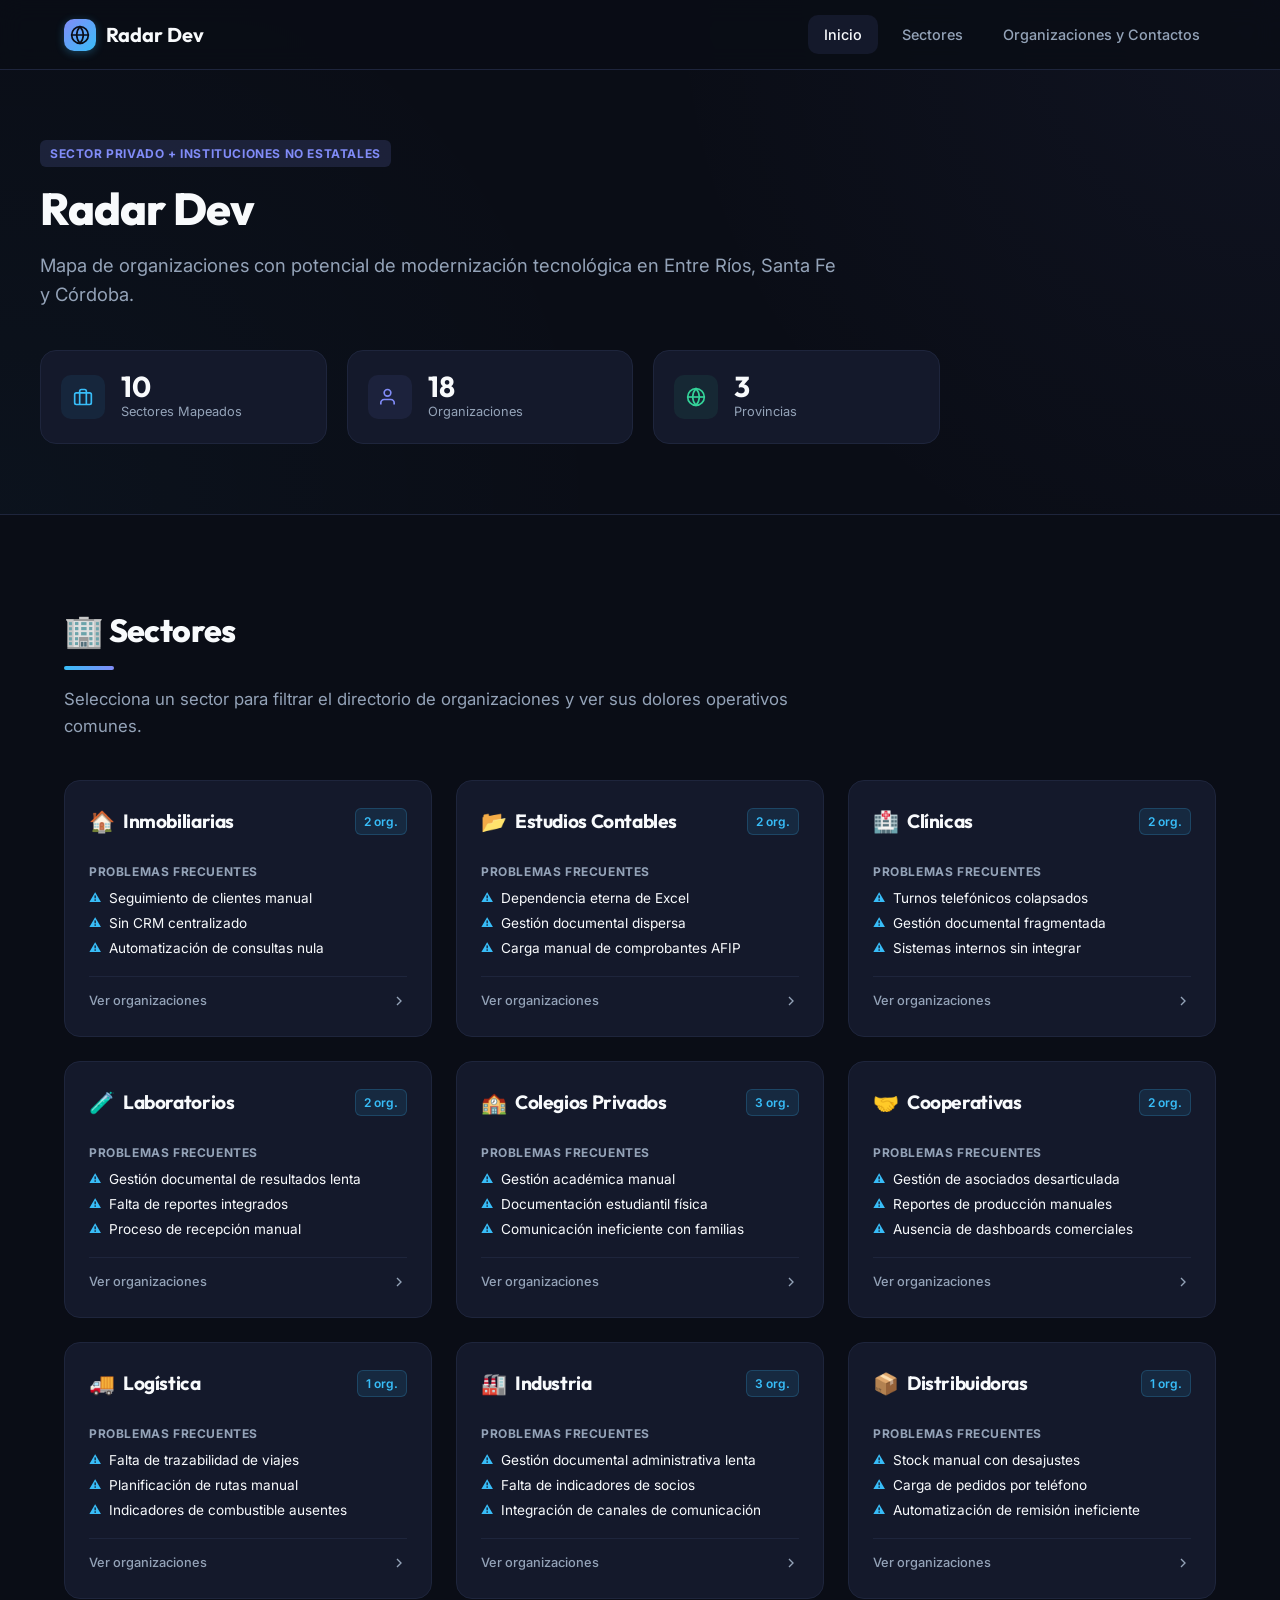
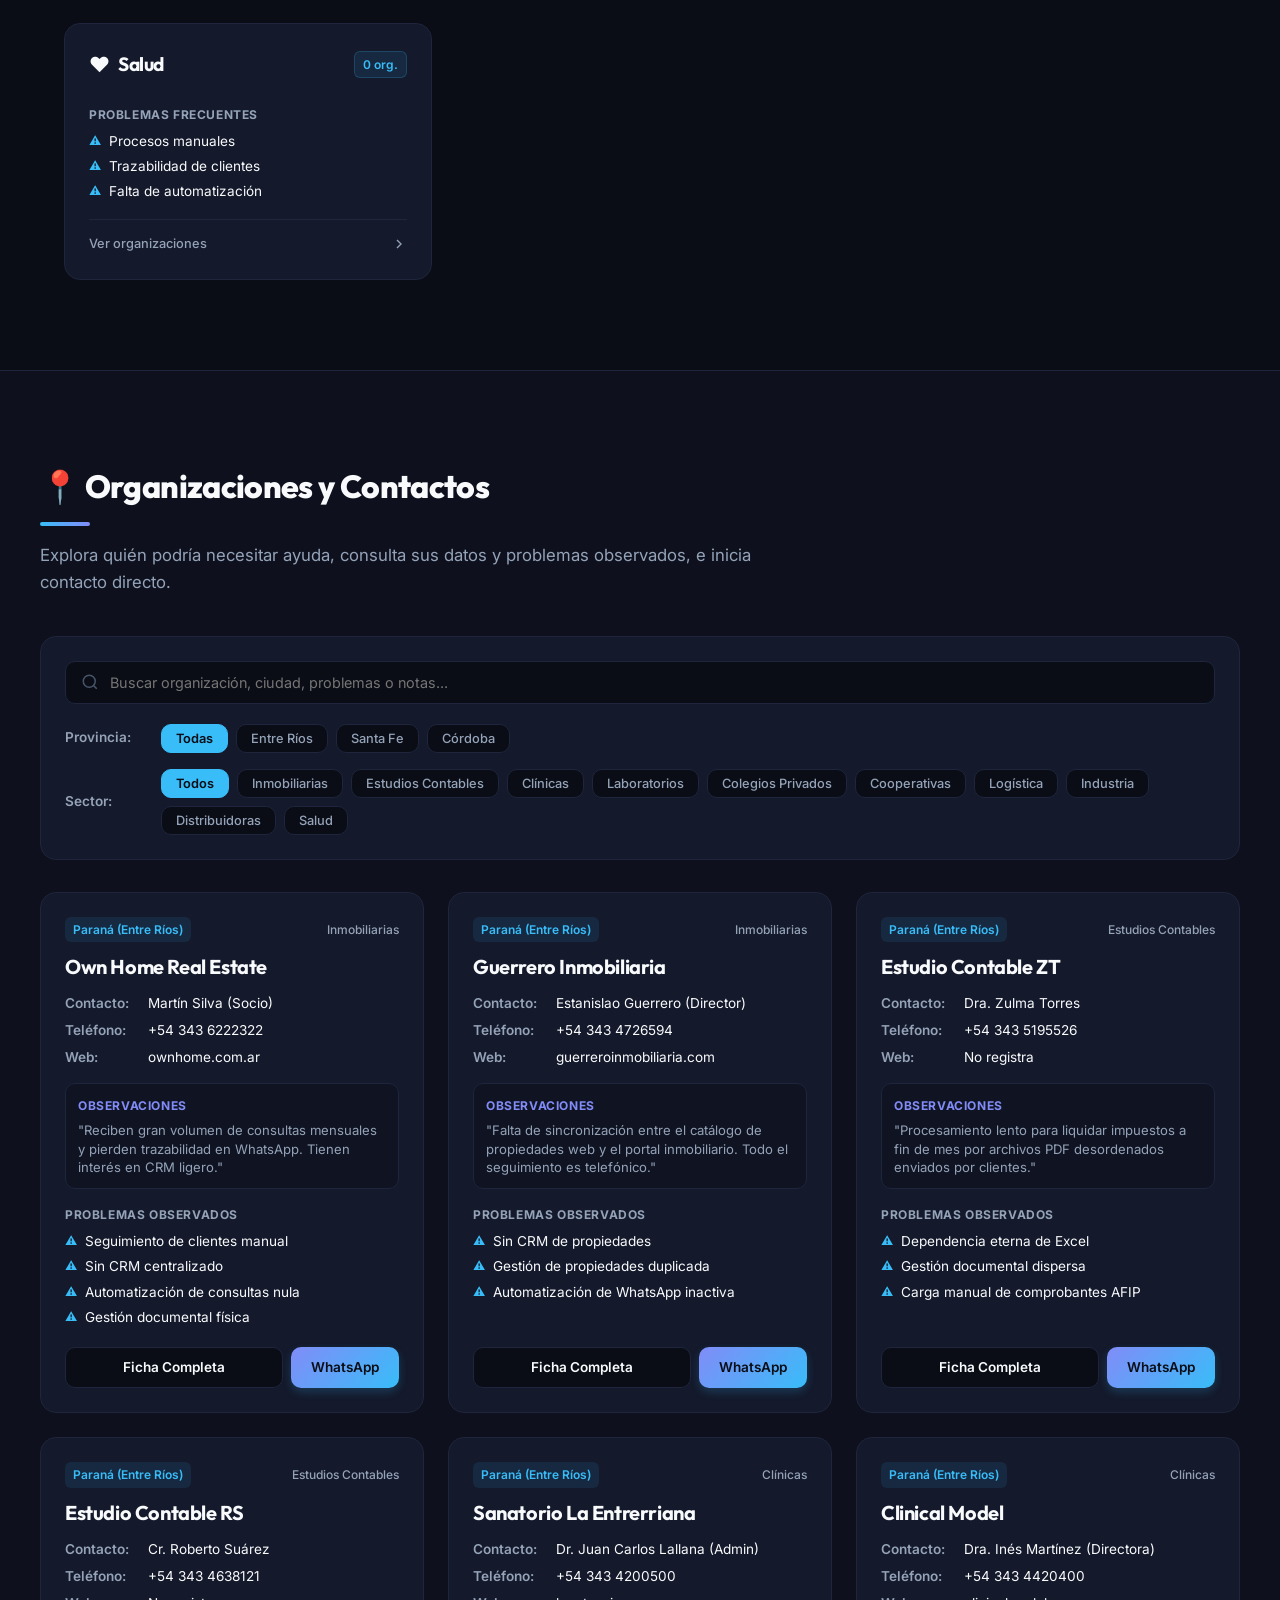
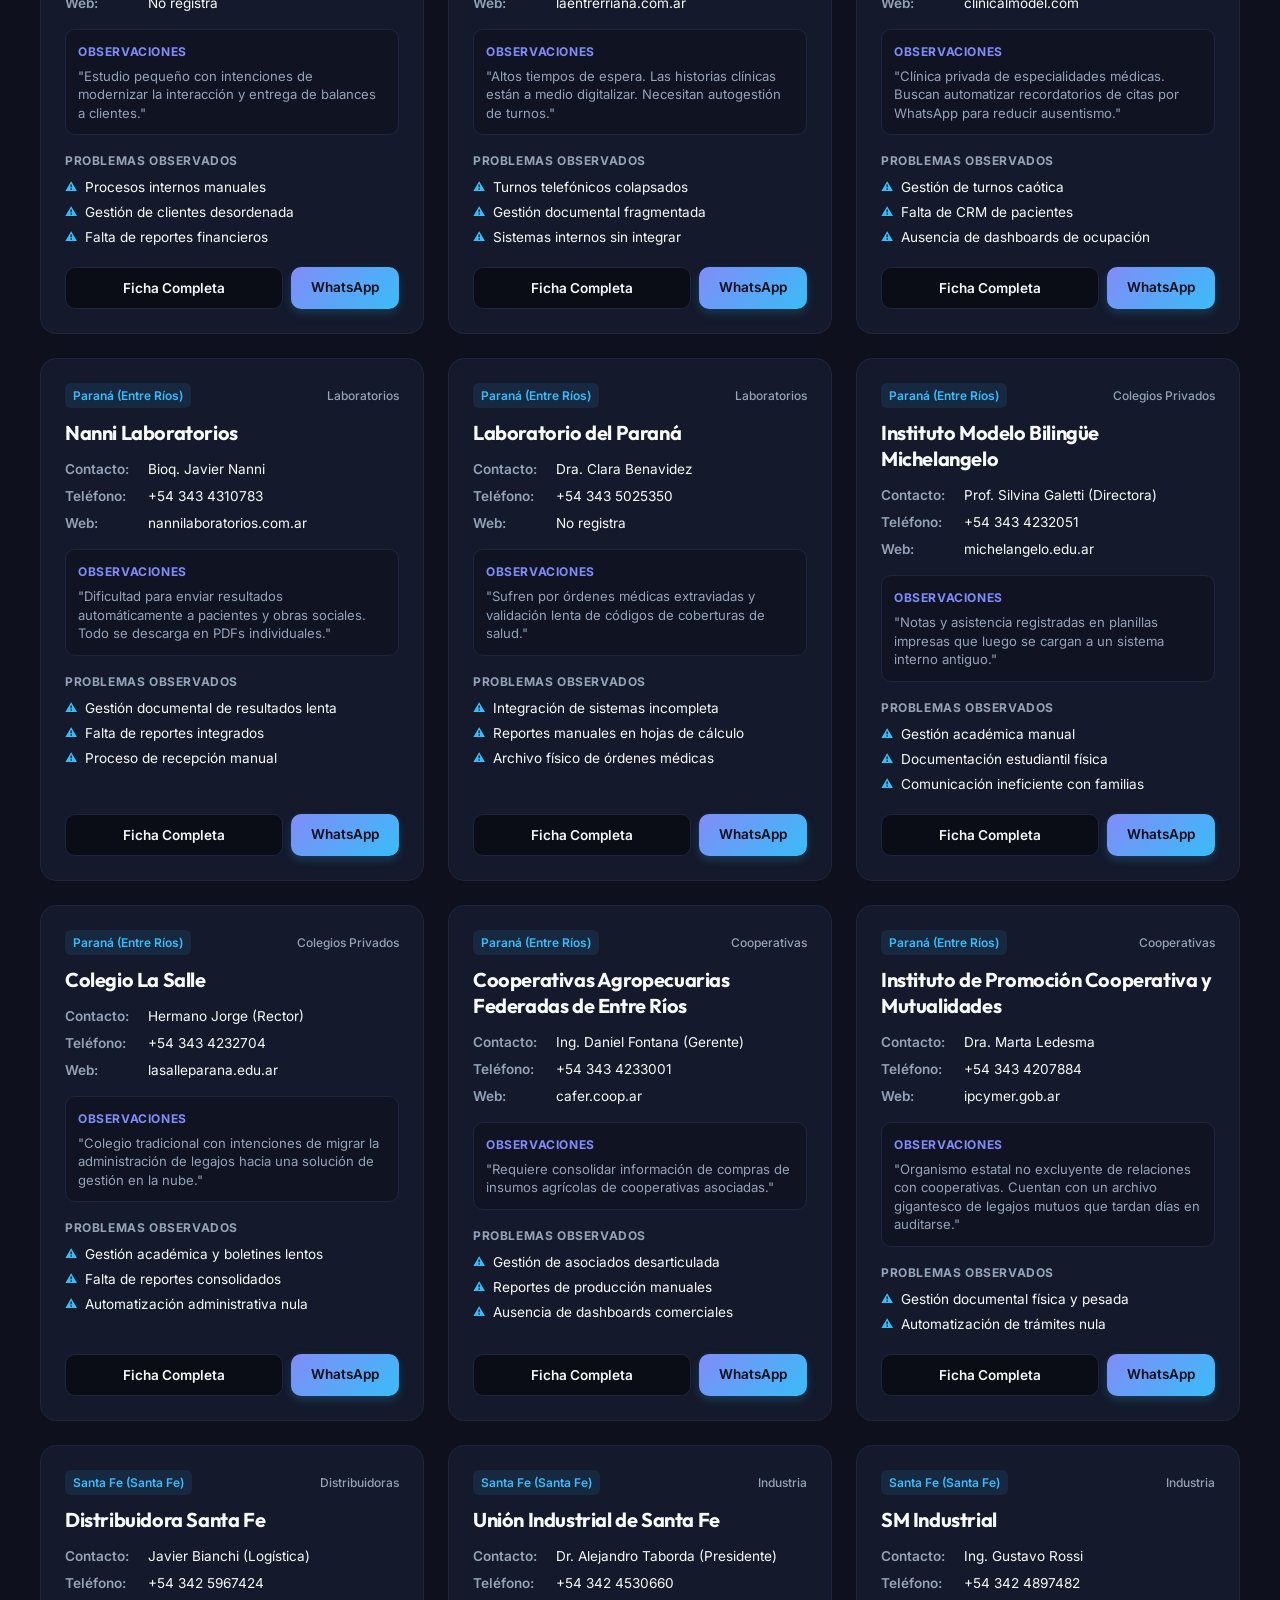
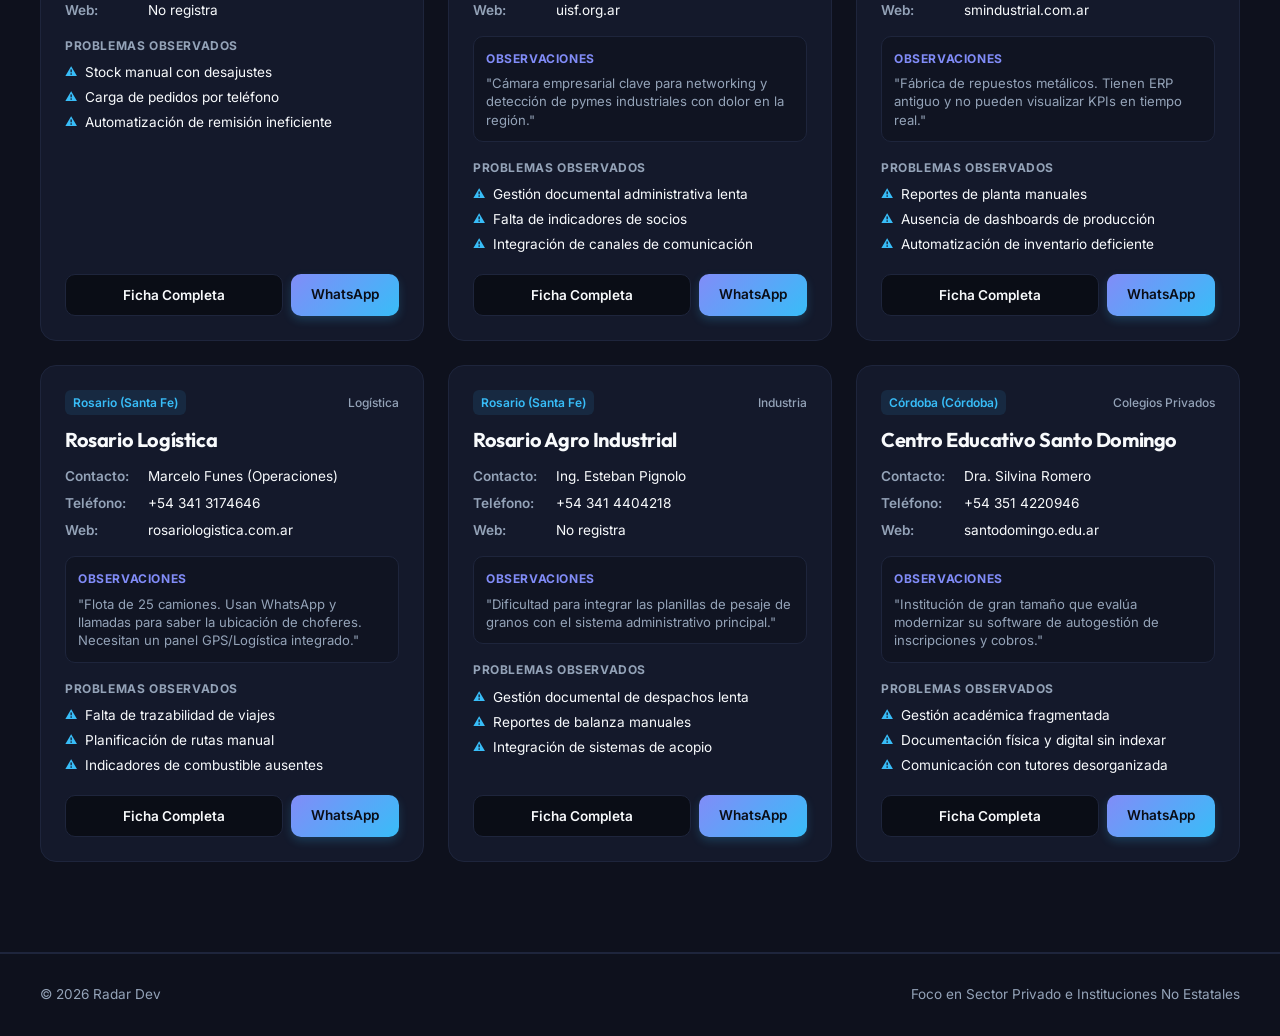
==== commit 81443b90: "fix/agenda interactiva" ====
--- a/index.html
+++ b/index.html
@@ -3,7 +3,7 @@
 <head>
     <meta charset="UTF-8">
     <meta name="viewport" content="width=device-width, initial-scale=1.0">
-    <title>Atlas de Modernización Digital — Radar Dev</title>
+    <title>Radar Dev</title>
     <!-- Google Fonts -->
     <link rel="preconnect" href="https://fonts.googleapis.com">
     <link rel="preconnect" href="https://fonts.gstatic.com" crossorigin>
@@ -19,14 +19,13 @@
                 <div class="brand-icon">
                     <svg width="20" height="20" viewBox="0 0 24 24" fill="none" stroke="currentColor" stroke-width="2" stroke-linecap="round" stroke-linejoin="round"><path d="M12 22c5.523 0 10-4.477 10-10S17.523 2 12 2 2 6.477 2 12s4.477 10 10 10z"/><path d="M12 2a15.3 15.3 0 0 1 4 10 15.3 15.3 0 0 1-4 10 15.3 15.3 0 0 1-4-10 15.3 15.3 0 0 1 4-10z"/><path d="M2 12h20"/></svg>
                 </div>
-                <span>Radar Dev <small>/ Atlas Digital</small></span>
+                <span>Radar Dev</span>
             </a>
             
             <div class="navbar-menu" id="navbarMenu">
                 <a href="#inicio" class="menu-item active">Inicio</a>
                 <a href="#sectores" class="menu-item">Sectores</a>
-                <a href="#problemas-soluciones" class="menu-item">Problemas y Soluciones</a>
-                <a href="#directorio" class="menu-item">Directorio de Contactos</a>
+                <a href="#directorio" class="menu-item">Organizaciones y Contactos</a>
             </div>
             
             <button class="menu-hamburger" id="menuHamburger" aria-label="Abrir Menú">
@@ -35,16 +34,16 @@
         </div>
     </nav>
     
-    <!-- Hero Section & KPIs -->
+    <!-- Hero Header Section -->
     <header class="hero" id="inicio">
         <div class="hero-container">
             <div class="hero-content">
                 <span class="hero-tag">Sector Privado + Instituciones no Estatales</span>
-                <h2>Atlas de Modernización Digital</h2>
-                <p>Mapeo estratégico y directorio de oportunidades en Entre Ríos, Santa Fe y Córdoba. Identificación de dolores operativos y soluciones de software donde el cambio tecnológico es inevitable.</p>
+                <h2>Radar Dev</h2>
+                <p>Mapa de organizaciones con potencial de modernización tecnológica en Entre Ríos, Santa Fe y Córdoba.</p>
             </div>
             
-            <!-- Dynamic KPIs -->
+            <!-- Metric Counters -->
             <div class="kpi-grid">
                 <div class="kpi-card" onclick="document.getElementById('sectores').scrollIntoView({behavior: 'smooth'})">
                     <div class="kpi-icon icon-sectores">
@@ -52,7 +51,7 @@
                     </div>
                     <div class="kpi-details">
                         <span class="kpi-value" id="kpi-sectores">0</span>
-                        <span class="kpi-label">Sectores</span>
+                        <span class="kpi-label">Sectores Mapeados</span>
                     </div>
                 </div>
                 
@@ -62,88 +61,56 @@
                     </div>
                     <div class="kpi-details">
                         <span class="kpi-value" id="kpi-organizaciones">0</span>
-                        <span class="kpi-label">Contactos</span>
+                        <span class="kpi-label">Organizaciones</span>
                     </div>
                 </div>
                 
-                <div class="kpi-card" onclick="document.getElementById('problemas-soluciones').scrollIntoView({behavior: 'smooth'})">
-                    <div class="kpi-icon icon-problemas">
-                        <svg width="20" height="20" viewBox="0 0 24 24" fill="none" stroke="currentColor" stroke-width="2"><path d="M10.29 3.86L1.82 18a2 2 0 0 0 1.71 3h16.94a2 2 0 0 0 1.71-3L13.71 3.86a2 2 0 0 0-3.42 0z"/></svg>
+                <div class="kpi-card" onclick="document.getElementById('directorio').scrollIntoView({behavior: 'smooth'})">
+                    <div class="kpi-icon icon-soluciones">
+                        <svg width="20" height="20" viewBox="0 0 24 24" fill="none" stroke="currentColor" stroke-width="2"><path d="M12 22c5.523 0 10-4.477 10-10S17.523 2 12 2 2 6.477 2 12s4.477 10 10 10z"/><path d="M12 2a15.3 15.3 0 0 1 4 10 15.3 15.3 0 0 1-4 10 15.3 15.3 0 0 1-4-10 15.3 15.3 0 0 1 4-10z"/><path d="M2 12h20"/></svg>
                     </div>
                     <div class="kpi-details">
-                        <span class="kpi-value" id="kpi-problemas">0</span>
-                        <span class="kpi-label">Problemas</span>
-                    </div>
-                </div>
-                
-                <div class="kpi-card" onclick="document.getElementById('problemas-soluciones').scrollIntoView({behavior: 'smooth'})">
-                    <div class="kpi-icon icon-soluciones">
-                        <svg width="20" height="20" viewBox="0 0 24 24" fill="none" stroke="currentColor" stroke-width="2"><path d="M18 8A6 6 0 0 0 6 8c0 7-3 9-3 9h18s-3-2-3-9"/></svg>
-                    </div>
-                    <div class="kpi-details">
-                        <span class="kpi-value" id="kpi-soluciones">0</span>
-                        <span class="kpi-label">Soluciones</span>
+                        <span class="kpi-value" id="kpi-provincias">3</span>
+                        <span class="kpi-label">Provincias</span>
                     </div>
                 </div>
             </div>
         </div>
     </header>
     
-    <!-- Main Content Sections -->
+    <!-- Main Content -->
     <main class="main-content">
         
-        <!-- SECTION 1: SECTORES / OPORTUNIDADES -->
+        <!-- SECTION 1: SECTORES -->
         <section id="sectores" class="scroll-section">
             <div class="section-header">
-                <h2>🏢 Sectores y Oportunidades</h2>
+                <h2>🏢 Sectores</h2>
                 <div class="section-line"></div>
-                <p class="section-desc">Mapeo de prioridades comerciales donde la obsolescencia y la ineficiencia generan oportunidades inevitables de modernización.</p>
+                <p class="section-desc">Selecciona un sector para filtrar el directorio de organizaciones y ver sus dolores operativos comunes.</p>
             </div>
             
             <div class="grid-layout" id="sectores-grid">
-                <!-- Dynamic Content -->
+                <!-- Dynamic Sector Cards -->
             </div>
         </section>
         
-        <!-- SECTION 2: PROBLEMAS Y SOLUCIONES -->
-        <section id="problemas-soluciones" class="scroll-section alt-bg">
+        <!-- SECTION 2: ORGANIZACIONES Y CONTACTOS -->
+        <section id="directorio" class="scroll-section alt-bg">
             <div class="section-header">
-                <h2>⚠️ Problemas y Soluciones Comunes</h2>
+                <h2>📍 Organizaciones y Contactos</h2>
                 <div class="section-line"></div>
-                <p class="section-desc">Dolores organizacionales comunes identificados y las correspondientes propuestas tecnológicas de solución.</p>
-            </div>
-            
-            <div class="problems-solutions-container">
-                <div class="tabs-header">
-                    <button class="tab-btn active" id="tabProblemsBtn">Problemas Generales</button>
-                    <button class="tab-btn" id="tabSolutionsBtn">Soluciones Sugeridas</button>
-                </div>
-                
-                <div class="tab-content-panel">
-                    <div class="grid-layout" id="problemas-soluciones-grid">
-                        <!-- Dynamic Content -->
-                    </div>
-                </div>
-            </div>
-        </section>
-        
-        <!-- SECTION 3: DIRECTORIO DE CONTACTOS (CRM) -->
-        <section id="directorio" class="scroll-section">
-            <div class="section-header">
-                <h2>🏭 Directorio de Contactos y Empresas</h2>
-                <div class="section-line"></div>
-                <p class="section-desc">Registro detallado de organizaciones de la región (incluyendo el ecosistema de Software Factories locales y pymes prospectadas).</p>
+                <p class="section-desc">Explora quién podría necesitar ayuda, consulta sus datos y problemas observados, e inicia contacto directo.</p>
             </div>
             
             <div class="directorio-controls">
-                <!-- Global Search inside directory -->
+                <!-- Search bar -->
                 <div class="search-box">
                     <svg width="18" height="18" viewBox="0 0 24 24" fill="none" stroke="currentColor" stroke-width="2" class="search-icon"><circle cx="11" cy="11" r="8"/><line x1="21" y1="21" x2="16.65" y2="16.65"/></svg>
-                    <input type="text" id="globalSearch" placeholder="Buscar por nombre de empresa, ciudad, contacto o notas...">
+                    <input type="text" id="globalSearch" placeholder="Buscar organización, ciudad, problemas o notas...">
                     <button class="clear-search" id="clearSearchBtn" aria-label="Limpiar búsqueda">&times;</button>
                 </div>
                 
-                <!-- Filter Pills -->
+                <!-- Filters -->
                 <div class="filters-container">
                     <div class="filter-row">
                         <span class="filter-label">Provincia:</span>
@@ -166,17 +133,17 @@
             </div>
             
             <div class="directory-grid" id="organizaciones-grid">
-                <!-- Dynamic Content -->
+                <!-- Dynamic Organization Cards -->
             </div>
         </section>
         
     </main>
     
-    <!-- Clean Footer -->
+    <!-- Footer -->
     <footer class="footer">
         <div class="footer-container">
-            <p>&copy; <span id="footer-year">2026</span> Radar Dev — Atlas de Modernización Digital.</p>
-            <span>Foco en Sector Privado e Instituciones No Estatales de la Región</span>
+            <p>&copy; <span id="footer-year">2026</span> Radar Dev</p>
+            <span>Foco en Sector Privado e Instituciones No Estatales</span>
         </div>
     </footer>
     
@@ -185,12 +152,11 @@
         <div class="modal-content">
             <button class="modal-close" id="modalCloseBtn" aria-label="Cerrar modal">&times;</button>
             <div id="modalDetailsBody">
-                <!-- Dynamic details content -->
+                <!-- Dynamic details sheet -->
             </div>
         </div>
     </div>
-
-    <!-- App Logic -->
+    
     <script src="app.js"></script>
 </body>
 </html>
--- a/styles.css
+++ b/styles.css
@@ -1,15 +1,15 @@
 /* ==========================================================================
-   ATLAS DE MODERNIZACIÓN DIGITAL — SISTEMA DE DISEÑO CSS (PÁGINA ÚNICA)
+   Radar Dev — SISTEMA DE DISEÑO CSS (PÁGINA ÚNICA - AGENDA)
    ========================================================================== */
 
 /* 1. Variables de Diseño & Temas */
 :root {
     --bg-main: #0a0d16;
-    --bg-alt: #101422;
-    --surface: #151a2e;
-    --surface-hover: #1e243d;
-    --border-color: #202740;
-    --border-glow: rgba(56, 189, 248, 0.2);
+    --bg-alt: #0e111d;
+    --surface: #14192b;
+    --surface-hover: #1b213b;
+    --border-color: #1e253c;
+    --border-glow: rgba(56, 189, 248, 0.15);
     
     /* Textos */
     --text-primary: #f8fafc;
@@ -29,11 +29,11 @@
     
     /* Bordes & Sombras */
     --radius-sm: 6px;
-    --radius-md: 12px;
-    --radius-lg: 18px;
-    --shadow-md: 0 4px 20px rgba(0,0,0,0.3);
+    --radius-md: 10px;
+    --radius-lg: 16px;
+    --shadow-md: 0 4px 20px rgba(0,0,0,0.35);
     --shadow-glow: 0 4px 20px rgba(56, 189, 248, 0.08);
-    --transition-normal: 0.3s cubic-bezier(0.4, 0, 0.2, 1);
+    --transition-normal: 0.25s cubic-bezier(0.4, 0, 0.2, 1);
 }
 
 /* 2. Reseteo e Inicialización */
@@ -76,7 +76,7 @@
 
 /* Scrollbar Custom */
 ::-webkit-scrollbar {
-    width: 8px;
+    width: 6px;
 }
 ::-webkit-scrollbar-track {
     background: var(--bg-main);
@@ -89,7 +89,7 @@
     background: var(--accent-indigo);
 }
 
-/* 3. Barra de Navegación Superior Sticky */
+/* 3. Barra de Navegación Sticky Superior */
 .navbar {
     position: fixed;
     top: 0;
@@ -124,13 +124,14 @@
     gap: 10px;
     font-family: var(--font-heading);
     font-weight: 700;
-    font-size: 1.2rem;
+    font-size: 1.25rem;
     color: var(--text-primary);
 }
 
 .navbar-brand small {
     font-weight: 400;
     color: var(--text-secondary);
+    font-size: 0.85rem;
 }
 
 .brand-icon {
@@ -174,9 +175,9 @@
 
 /* 4. Hero Section */
 .hero {
-    padding: 130px 24px 70px 24px;
-    background: radial-gradient(circle at top right, rgba(129, 140, 248, 0.06), transparent 50%),
-                radial-gradient(circle at bottom left, rgba(56, 189, 248, 0.04), transparent 50%);
+    padding: 140px 24px 70px 24px;
+    background: radial-gradient(circle at top right, rgba(129, 140, 248, 0.05), transparent 45%),
+                radial-gradient(circle at bottom left, rgba(56, 189, 248, 0.03), transparent 45%);
     border-bottom: 1px solid var(--border-color);
 }
 
@@ -206,23 +207,24 @@
 }
 
 .hero h2 {
-    font-size: 2.6rem;
+    font-size: 2.8rem;
     font-weight: 800;
-    line-height: 1.2;
+    line-height: 1.15;
     margin-bottom: 16px;
 }
 
 .hero p {
     color: var(--text-secondary);
-    font-size: 1.1rem;
+    font-size: 1.15rem;
     line-height: 1.6;
 }
 
 /* KPIs Grid */
 .kpi-grid {
     display: grid;
-    grid-template-columns: repeat(4, 1fr);
+    grid-template-columns: repeat(3, 1fr);
     gap: 20px;
+    max-width: 900px;
 }
 
 .kpi-card {
@@ -244,18 +246,17 @@
 }
 
 .kpi-icon {
-    width: 42px;
-    height: 42px;
+    width: 44px;
+    height: 44px;
     border-radius: var(--radius-md);
     display: flex;
     align-items: center;
     justify-content: center;
 }
 
-.icon-sectores { background: rgba(56, 189, 248, 0.1); color: var(--accent-blue); }
-.icon-orgs { background: rgba(129, 140, 248, 0.1); color: var(--accent-indigo); }
-.icon-problemas { background: rgba(244, 63, 94, 0.1); color: var(--accent-rose); }
-.icon-soluciones { background: rgba(52, 211, 153, 0.1); color: var(--accent-emerald); }
+.icon-sectores { background: rgba(56, 189, 248, 0.08); color: var(--accent-blue); }
+.icon-orgs { background: rgba(129, 140, 248, 0.08); color: var(--accent-indigo); }
+.icon-soluciones { background: rgba(52, 211, 153, 0.08); color: var(--accent-emerald); }
 
 .kpi-details {
     display: flex;
@@ -276,7 +277,7 @@
 
 /* 5. Estructura de Secciones */
 .scroll-section {
-    padding: 80px 24px;
+    padding: 90px 24px;
     max-width: 1200px;
     margin: 0 auto;
 }
@@ -288,7 +289,9 @@
     border-bottom: 1px solid var(--border-color);
 }
 
-.alt-bg .section-header, .alt-bg .problems-solutions-container {
+.alt-bg .section-header, 
+.alt-bg .directorio-controls, 
+.alt-bg .directory-grid {
     max-width: 1200px;
     margin-left: auto;
     margin-right: auto;
@@ -299,13 +302,13 @@
 }
 
 .section-header h2 {
-    font-size: 1.8rem;
+    font-size: 2rem;
     font-weight: 800;
     margin-bottom: 10px;
 }
 
 .section-line {
-    width: 60px;
+    width: 50px;
     height: 4px;
     background: linear-gradient(90deg, var(--accent-blue), var(--accent-indigo));
     border-radius: 2px;
@@ -314,14 +317,14 @@
 
 .section-desc {
     color: var(--text-secondary);
-    max-width: 700px;
-    font-size: 1rem;
-}
-
-/* 6. Grillas y Tarjetas de Sectores / Problemas */
+    max-width: 750px;
+    font-size: 1.05rem;
+}
+
+/* 6. Grillas y Tarjetas de Sectores */
 .grid-layout {
     display: grid;
-    grid-template-columns: repeat(auto-fill, minmax(340px, 1fr));
+    grid-template-columns: repeat(auto-fill, minmax(330px, 1fr));
     gap: 24px;
 }
 
@@ -346,54 +349,50 @@
 
 .card-header {
     display: flex;
+    align-items: center;
     justify-content: space-between;
-    align-items: flex-start;
-    gap: 12px;
-    margin-bottom: 16px;
-}
-
-.card-title h4 {
-    font-size: 1.15rem;
+    margin-bottom: 14px;
+}
+
+.card-title-wrap {
+    display: flex;
+    align-items: center;
+    gap: 8px;
+}
+
+.card-emoji {
+    font-size: 1.3rem;
+}
+
+.card-title-wrap h4 {
+    font-size: 1.2rem;
     font-weight: 700;
-    line-height: 1.3;
-}
-
-.priority-badge {
-    font-size: 0.7rem;
-    font-weight: 700;
+}
+
+.org-count-badge {
+    font-size: 0.75rem;
+    color: var(--accent-blue);
+    background-color: rgba(56, 189, 248, 0.1);
+    border: 1px solid rgba(56, 189, 248, 0.2);
     padding: 3px 8px;
     border-radius: var(--radius-sm);
-    text-transform: uppercase;
-    letter-spacing: 0.05em;
-    flex-shrink: 0;
-}
-
-.priority-10 { background-color: rgba(244, 63, 94, 0.15); color: var(--accent-rose); border: 1px solid rgba(244, 63, 94, 0.3); }
-.priority-9 { background-color: rgba(251, 191, 36, 0.15); color: var(--accent-amber); border: 1px solid rgba(251, 191, 36, 0.3); }
-.priority-8 { background-color: rgba(129, 140, 248, 0.15); color: var(--accent-indigo); border: 1px solid rgba(129, 140, 248, 0.3); }
-.priority-7 { background-color: rgba(56, 189, 248, 0.15); color: var(--accent-blue); border: 1px solid rgba(56, 189, 248, 0.3); }
+    font-weight: 600;
+}
 
 .card-body {
     flex-grow: 1;
-    margin-bottom: 20px;
-}
-
-.card-description {
-    color: var(--text-secondary);
-    font-size: 0.88rem;
-    margin-bottom: 16px;
-    line-height: 1.5;
+    margin-bottom: 18px;
 }
 
 .bullet-section {
-    margin-top: 14px;
+    margin-top: 10px;
 }
 
 .bullet-section-title {
     font-size: 0.75rem;
     text-transform: uppercase;
     font-weight: 700;
-    color: var(--text-muted);
+    color: var(--text-secondary);
     letter-spacing: 0.05em;
     margin-bottom: 8px;
     display: block;
@@ -412,6 +411,7 @@
     display: flex;
     align-items: flex-start;
     gap: 8px;
+    line-height: 1.4;
 }
 
 .bullet-list li::before {
@@ -420,9 +420,10 @@
     font-weight: bold;
 }
 
-.bullet-list.solutions li::before {
-    content: "✓";
-    color: var(--accent-emerald);
+.bullet-list.problems li::before {
+    content: "⚠️";
+    font-size: 0.75rem;
+    margin-top: 1px;
 }
 
 .card-footer {
@@ -434,6 +435,7 @@
     margin-top: auto;
     font-size: 0.8rem;
     color: var(--text-secondary);
+    font-weight: 500;
 }
 
 .card-footer svg {
@@ -445,76 +447,7 @@
     color: var(--accent-blue);
 }
 
-.tag-list {
-    display: flex;
-    flex-wrap: wrap;
-    gap: 4px;
-}
-
-.tag {
-    font-size: 0.72rem;
-    background-color: var(--bg-main);
-    border: 1px solid var(--border-color);
-    padding: 3px 8px;
-    border-radius: var(--radius-sm);
-    color: var(--text-secondary);
-}
-
-/* 7. Contenedor de Pestañas (Problemas y Soluciones) */
-.problems-solutions-container {
-    display: flex;
-    flex-direction: column;
-    gap: 24px;
-}
-
-.tabs-header {
-    display: flex;
-    gap: 12px;
-    border-bottom: 1px solid var(--border-color);
-    padding-bottom: 8px;
-}
-
-.tab-btn {
-    background: none;
-    border: none;
-    color: var(--text-secondary);
-    font-size: 1.05rem;
-    font-weight: 600;
-    padding: 8px 20px;
-    cursor: pointer;
-    position: relative;
-    transition: var(--transition-normal);
-}
-
-.tab-btn:hover {
-    color: var(--text-primary);
-}
-
-.tab-btn.active {
-    color: var(--accent-blue);
-}
-
-.tab-btn.active::after {
-    content: '';
-    position: absolute;
-    bottom: -9px;
-    left: 0;
-    right: 0;
-    height: 3px;
-    background-color: var(--accent-blue);
-    border-radius: 2px;
-}
-
-.tab-content-panel {
-    animation: fadeIn 0.4s ease forwards;
-}
-
-@keyframes fadeIn {
-    from { opacity: 0; }
-    to { opacity: 1; }
-}
-
-/* 8. Controles del Directorio */
+/* 7. Controles del Directorio */
 .directorio-controls {
     background-color: var(--surface);
     border: 1px solid var(--border-color);
@@ -591,7 +524,7 @@
     font-size: 0.85rem;
     font-weight: 600;
     color: var(--text-secondary);
-    width: 90px;
+    width: 80px;
     flex-shrink: 0;
 }
 
@@ -625,10 +558,10 @@
     font-weight: 600;
 }
 
-/* 9. Directorio Grid & Tarjetas */
+/* 8. Directorio Grid & Tarjetas de Organización */
 .directory-grid {
     display: grid;
-    grid-template-columns: repeat(auto-fill, minmax(340px, 1fr));
+    grid-template-columns: repeat(auto-fill, minmax(350px, 1fr));
     gap: 24px;
 }
 
@@ -665,61 +598,74 @@
     font-weight: 600;
 }
 
-.org-maturity {
-    color: var(--accent-amber);
+.org-sector-tag {
+    font-size: 0.75rem;
+    color: var(--text-secondary);
+    font-weight: 500;
+}
+
+.org-header-main {
+    margin-bottom: 14px;
+}
+
+.org-header-main h4 {
+    font-size: 1.25rem;
+    font-weight: 700;
+    line-height: 1.3;
+}
+
+.org-fields {
+    display: flex;
+    flex-direction: column;
+    gap: 8px;
+    margin-bottom: 16px;
     font-size: 0.85rem;
-    letter-spacing: 2px;
-}
-
-.org-header-main h4 {
-    font-size: 1.2rem;
-    font-weight: 700;
-    margin-bottom: 4px;
-}
-
-.org-sector-name {
-    font-size: 0.8rem;
-    color: var(--text-secondary);
-    display: block;
-    margin-bottom: 16px;
-}
-
-.contact-info-block {
-    background-color: rgba(10, 13, 22, 0.5);
+}
+
+.org-field-item {
+    display: flex;
+    align-items: flex-start;
+    gap: 8px;
+    line-height: 1.4;
+}
+
+.org-field-item .field-lbl {
+    color: var(--text-secondary);
+    font-weight: 600;
+    min-width: 75px;
+    flex-shrink: 0;
+}
+
+.org-field-item .field-val {
+    color: var(--text-primary);
+}
+
+.org-field-item .field-val a:hover {
+    text-decoration: underline;
+}
+
+.org-observaciones {
+    background-color: rgba(10, 13, 22, 0.4);
     border: 1px solid var(--border-color);
     border-radius: var(--radius-md);
     padding: 12px;
     margin-bottom: 16px;
+}
+
+.org-observaciones-title {
+    font-size: 0.75rem;
+    text-transform: uppercase;
+    font-weight: 700;
+    color: var(--accent-indigo);
+    letter-spacing: 0.05em;
+    margin-bottom: 6px;
+    display: block;
+}
+
+.org-observaciones p {
     font-size: 0.82rem;
-}
-
-.contact-info-block p {
-    margin-bottom: 6px;
-}
-
-.contact-info-block p:last-child {
-    margin-bottom: 0;
-}
-
-.contact-info-block .label {
-    color: var(--text-secondary);
-    font-weight: 500;
-    margin-right: 4px;
-}
-
-.contact-info-block .value {
-    color: var(--text-primary);
-}
-
-.org-notes {
-    font-size: 0.82rem;
-    color: var(--text-secondary);
-    line-height: 1.5;
-    background-color: rgba(251, 191, 36, 0.02);
-    border-left: 2px solid rgba(251, 191, 36, 0.4);
-    padding: 8px 10px;
-    border-radius: 0 var(--radius-sm) var(--radius-sm) 0;
-    margin-bottom: 16px;
+    color: var(--text-secondary);
+    line-height: 1.4;
 }
 
 .org-actions {
@@ -770,7 +716,7 @@
     width: 100%;
 }
 
-/* 10. Clean Footer */
+/* 9. Clean Footer */
 .footer {
     border-top: 1px solid var(--border-color);
     padding: 30px 24px;
@@ -789,7 +735,7 @@
     gap: 16px;
 }
 
-/* 11. Modal de Detalle (Ficha de CRM) */
+/* 10. Modal Ficha Completa */
 .modal-overlay {
     position: fixed;
     top: 0;
@@ -817,7 +763,7 @@
     border: 1px solid var(--border-color);
     border-radius: var(--radius-lg);
     width: 90%;
-    max-width: 600px;
+    max-width: 580px;
     padding: 32px;
     position: relative;
     transform: translateY(20px);
@@ -884,10 +830,10 @@
     padding: 16px;
 }
 
-/* 12. Media Queries (Responsive) */
+/* 11. Media Queries */
 @media (max-width: 992px) {
     .hero h2 {
-        font-size: 2.2rem;
+        font-size: 2.3rem;
     }
     
     .kpi-grid {
@@ -919,11 +865,11 @@
 
 @media (max-width: 768px) {
     .hero {
-        padding: 110px 20px 50px 20px;
+        padding: 120px 20px 50px 20px;
     }
     
     .hero h2 {
-        font-size: 1.8rem;
+        font-size: 1.9rem;
     }
     
     .scroll-section {
